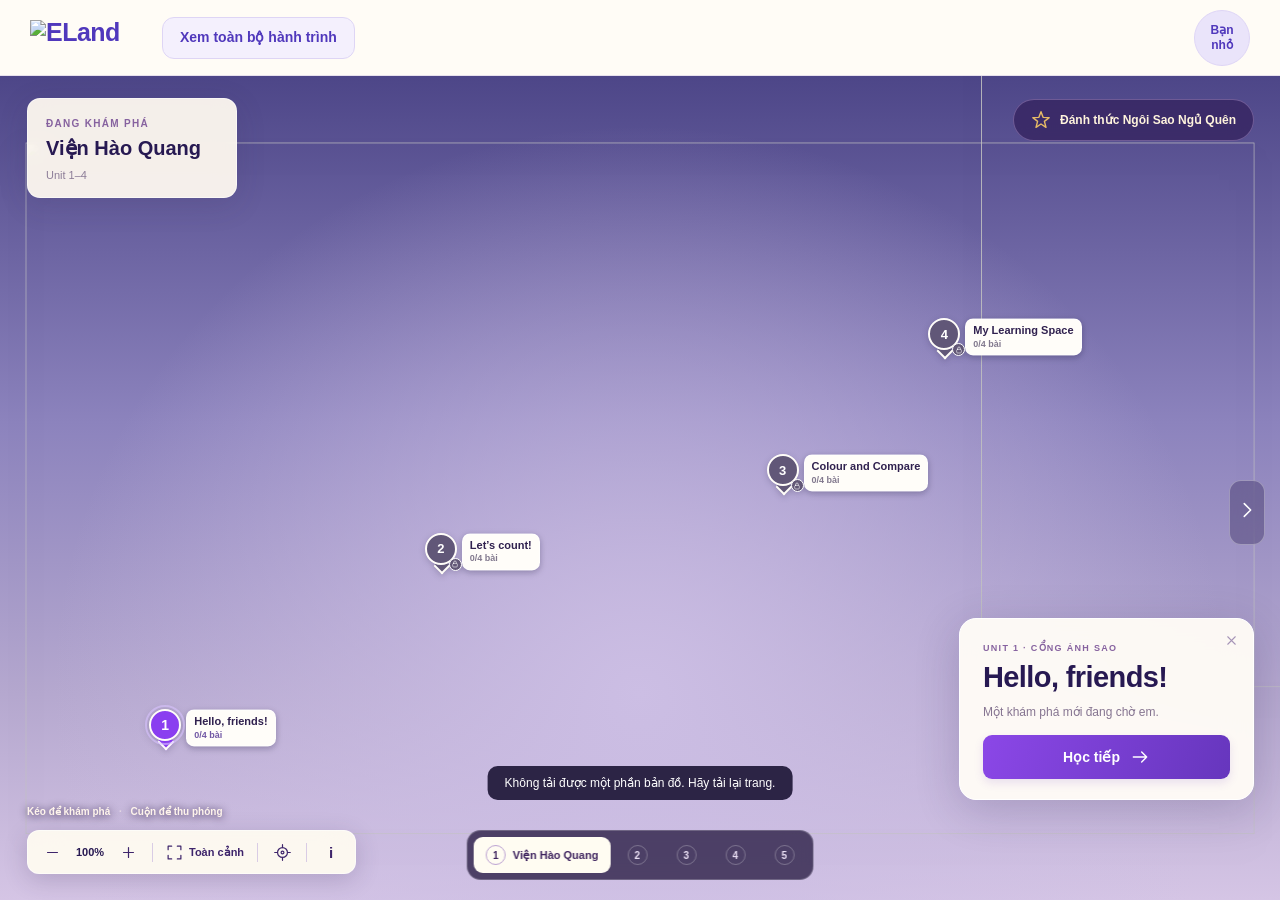
==== maps/06d-map-noi-cau-20-unit.html @ 4f5e05f0 "Add four learning maps and profile" ====
<!doctype html>
<html lang="vi">
<head>
<meta charset="utf-8"><meta name="viewport" content="width=device-width,initial-scale=1,viewport-fit=cover">
<meta http-equiv="Content-Security-Policy" content="default-src 'none'; img-src 'self' data:; font-src 'self' data:; style-src 'unsafe-inline'; script-src 'unsafe-inline'; connect-src 'none'; base-uri 'none'; form-action 'none'">
<title>Học viện Ánh Sao · Hành trình 20 Unit</title>
<style>
@font-face{font-family:Wonder;src:url('../assets/a5906e15ceb68f73d3b2c207.woff2')}@font-face{font-family:Wonder;src:url('../assets/2a755616268a9285541121f1.woff2');unicode-range:U+0102-0103,U+0110-0111,U+0128-0129,U+0168-0169,U+01A0-01A1,U+01AF-01B0,U+0300-0301,U+0303-0304,U+0308-0309,U+0323,U+0329,U+1EA0-1EF9,U+20AB}
*{box-sizing:border-box}html,body{margin:0;height:100%;overflow:hidden}body{font-family:Wonder,'Segoe UI',sans-serif;color:#271952;background:#302757}button,input{font:inherit}button{cursor:pointer;color:inherit}button:disabled{cursor:default;opacity:.4}button:focus-visible,input:focus-visible,.stage:focus-visible{outline:3px solid #f2ce64;outline-offset:4px}button,svg{touch-action:manipulation}svg{width:22px;height:22px;fill:none;stroke:currentColor;stroke-width:1.7;stroke-linecap:round;stroke-linejoin:round;flex-shrink:0}button svg{pointer-events:none}button span{pointer-events:none}[hidden]{display:none!important}.icons{position:absolute;width:0;height:0;overflow:hidden}.sr-only{position:absolute;width:1px;height:1px;overflow:hidden;clip-path:inset(50%)}
.topbar{height:76px;background:#fffcf6;display:flex;align-items:center;justify-content:space-between;padding:0 30px;gap:22px;border-bottom:1px solid #e8e1ed;position:relative;z-index:30}.brand{display:flex;align-items:center;gap:13px}.brand-mark{display:grid;place-items:center;width:45px;height:45px;border-radius:50%;background:#312064;outline:1px solid #6e5995;outline-offset:3px;color:#fff1b1}.brand-mark svg{width:30px;height:30px;stroke-width:1}.brand h1{font-family:Georgia,'Times New Roman',serif;font-size:25px;margin:0 0 3px;font-weight:700;letter-spacing:-.5px}.brand div>span{display:flex;align-items:center;gap:9px;font-size:10px;font-weight:800;letter-spacing:1.8px;color:#857696}.brand i{width:3px;height:3px;background:#a295ab;border-radius:100%}.header-actions{display:flex;align-items:center;gap:22px}.total{display:flex;position:relative;align-items:baseline;gap:3px;padding-bottom:9px;font-size:13px}.total strong{font-size:18px}.total-track{position:absolute;bottom:0;left:0;width:100%;height:3px;background:#e6e0ef;border-radius:3px;overflow:hidden}.total-track i{display:block;height:100%;background:#7b4dc1;width:5%}.avatar{width:39px;height:39px;border-radius:50%;border:1px solid #bcaae0;background:#e5dbf6;color:#5c3b99;font-size:10px;font-weight:900}
.stage{height:calc(100dvh - 76px);height:calc(100vh - 76px);position:relative;overflow:hidden;touch-action:none;isolation:isolate;cursor:grab;background:radial-gradient(ellipse at 50% 75%,#ccbee4 0,transparent 65%),linear-gradient(#4d4688,#8c83bd 42%,#b5a8cf 75%,#d5c5e5)}.stage.dragging{cursor:grabbing}.world{position:absolute;left:0;top:0;transform-origin:0 0;pointer-events:none;will-change:transform}.tile{position:absolute;display:block;max-width:none;width:1672px;height:941px;user-select:none;mask-image:linear-gradient(to right,transparent,#000 40px,#000 calc(100% - 40px),transparent),linear-gradient(to bottom,transparent,#000 15px,#000 calc(100% - 40px),transparent);mask-composite:intersect}.tile.future{filter:saturate(.88) brightness(.91)}.pins,.overview-labels{position:absolute;inset:0;pointer-events:none;z-index:3}.pin{position:absolute;left:0;top:0;width:46px;height:50px;border:0;padding:0;background:none;transform:translate(-50%,-100%);pointer-events:auto;filter:drop-shadow(0 3px 5px #17123677);will-change:left,top}.pin-disc{display:grid;place-items:center;position:absolute;top:0;left:2px;width:42px;height:42px;border:2px solid #fffaf4;border-radius:50%;background:#584e75;color:#fff;font-size:19px;font-weight:900;z-index:1}.pin:after{content:'';position:absolute;width:14px;height:14px;background:#584e75;bottom:5px;left:16px;transform:rotate(45deg);border-right:2px solid #fffaf4;border-bottom:2px solid #fffaf4}.pin.active .pin-disc,.pin.active:after{background:#8a3ef0}.pin.done .pin-disc,.pin.done:after{background:#36ab8b}.pin.done svg{width:23px;height:23px;stroke-width:3}.pin.selected{filter:drop-shadow(0 0 10px #f6e0ff)}.pin.selected .pin-disc{outline:4px solid #d9c4ff66;outline-offset:3px}.pin.active:before{content:'';position:absolute;inset:-9px -9px 0;border-radius:50%;border:1px solid #e6cbff99;animation:breathe 3s ease-in-out infinite}.pin-caption{position:absolute;white-space:nowrap;top:50%;left:51px;padding:5px 10px;border-radius:8px;background:#fffcf5;font-size:11px;font-weight:900;box-shadow:0 3px 14px #30245733;opacity:0;transition:opacity .15s;color:#3f245f;pointer-events:none}.pin:hover .pin-caption,.pin:focus-visible .pin-caption,.pin.active .pin-caption{opacity:1}.pin.locked .pin-disc{background:#615778;font-size:16px}.pin.locked:after{background:#615778}.pin-lock{position:absolute;right:-5px;bottom:9px;width:17px;height:17px;border-radius:50%;border:1px solid #fff;background:#625776;display:grid;place-items:center;z-index:2;color:#fff}.pin-lock svg{width:11px;height:11px;stroke-width:1.7}
.ui{cursor:auto}.location{position:absolute;top:22px;left:27px;background:#fffaf0ef;backdrop-filter:blur(12px);border:1px solid #fff8;border-radius:13px;padding:14px 18px;min-width:210px;box-shadow:0 7px 30px #352d5422;pointer-events:none;z-index:5}.eyebrow{font-size:10px;font-weight:900;letter-spacing:1.3px;color:#86629f;text-transform:uppercase}.location h2{font-family:Georgia,serif;font-size:20px;line-height:1.2;margin:5px 0}.location>span:last-child{font-size:11px;color:#8c7c97}.quest{position:absolute;right:26px;top:23px;display:flex;align-items:center;gap:9px;padding:10px 17px;border:1px solid #d8bbef55;border-radius:24px;background:#33215cbf;backdrop-filter:blur(12px);color:#fff4dd;font-size:12px;font-weight:800;z-index:5}.quest svg{color:#e7bb66;width:20px;height:20px}.edge-nav{position:absolute;top:49%;width:36px;height:65px;border:1px solid #fff5;border-radius:12px;background:#24194b55;backdrop-filter:blur(10px);color:#fff;z-index:5}.edge-nav.prev{left:15px}.edge-nav.next{right:15px}.prev svg{transform:rotate(180deg)}.edge-nav:disabled{opacity:0;pointer-events:none}.unit-card{position:absolute;bottom:100px;right:26px;width:295px;padding:22px 23px 20px;border:1px solid #fff;border-radius:17px;background:#fffcf6f5;box-shadow:0 10px 45px #24194b33;backdrop-filter:blur(15px);z-index:8;cursor:auto}.card-close{position:absolute;right:8px;top:8px;display:grid;place-items:center;width:28px;height:28px;background:none;border:0;color:#a694b7}.card-close svg{width:15px;height:15px}.unit-card>.eyebrow{font-size:9px;display:block;max-width:230px;line-height:1.6}.unit-card h2{font-family:Georgia,'Times New Roman',serif;font-size:29px;letter-spacing:-.6px;margin:7px 0;line-height:1.1}.unit-card p{font-size:12px;color:#867591;line-height:1.6;margin:9px 0 13px}.primary{border:0;background:linear-gradient(110deg,#8b47e7,#6636bd);color:#fff;display:flex;align-items:center;justify-content:center;gap:10px;border-radius:9px;min-height:44px;padding:11px 18px;width:100%;font-weight:800;font-size:14px;box-shadow:0 4px 10px #6a36b322}.primary svg{width:20px;height:20px}.unit-card.locked .primary{background:#ede6f5;color:#593f7c;box-shadow:none}.lesson-progress{display:flex;gap:4px;margin:0 0 14px}.lesson-progress i{height:7px;border-radius:5px;flex:1;background:#e0d2f0}.lesson-progress i.filled{background:#8450d5}.resume{position:absolute;right:26px;bottom:101px;display:flex;align-items:center;gap:9px;border:1px solid #fff8;background:#fffcf0f5;padding:11px 14px;border-radius:12px;font-size:12px;font-weight:900;box-shadow:0 6px 24px #30204e33;z-index:6}.resume svg{width:18px;height:18px}
.zone-nav{position:absolute;left:50%;bottom:20px;transform:translateX(-50%);display:flex;gap:5px;padding:6px;border-radius:14px;background:#22163dbf;backdrop-filter:blur(15px);border:1px solid #fff3;z-index:9}.zone-tab{border:0;color:#eadff4;min-width:39px;min-height:36px;padding:8px 12px;border-radius:9px;background:transparent;font-size:11px;font-weight:800;white-space:nowrap;display:flex;align-items:center;gap:7px}.zone-tab b{display:grid;place-items:center;font-size:10px;font-weight:800;border:1px solid #fff4;border-radius:50%;width:20px;height:20px}.zone-tab[aria-current=true]{background:#fffcf2;color:#3f245f}.zone-tab[aria-current=true] b{border-color:#bda3d3}.zone-tab:not([aria-current=true]) span{display:none}.dock{position:absolute;left:27px;bottom:26px;display:flex;align-items:center;padding:3px 7px;background:#fffcf2ed;border:1px solid #fff8;backdrop-filter:blur(16px);border-radius:12px;box-shadow:0 6px 25px #39275533;z-index:9;gap:0}.dock button{height:36px;min-width:34px;display:flex;align-items:center;justify-content:center;gap:6px;background:none;border:0;border-radius:6px;color:#3e256b}.dock button svg{width:17px;height:17px}.dock button:hover{background:#e8ddf3}.dock button span{font-size:11px;font-weight:900}.dock i{height:19px;width:1px;background:#d9cce5;margin:0 7px}.dock output{font-weight:900;font-size:11px;min-width:42px;text-align:center}.drag-hint{position:absolute;left:27px;bottom:83px;color:#fff5ec;text-shadow:0 1px 8px #27183e;font-size:10px;pointer-events:none;font-weight:700}.drag-hint span{padding:0 6px;opacity:.5}.overview-hint{position:absolute;left:0;right:0;top:13%;text-align:center;pointer-events:none;color:#fff7ef}.overview-hint .eyebrow{color:#e9d4fa}.overview-hint h2{font-family:Georgia,serif;font-size:36px;letter-spacing:-1px;margin:9px 0}.overview-hint p{font-size:12px;opacity:.8}.overview-mode .location,.overview-mode .quest,.overview-mode .edge-nav,.overview-mode .unit-card,.overview-mode .resume{display:none!important}.zone-badge{position:absolute;pointer-events:auto;transform:translate(-50%,-100%);border:1px solid #f9eaff88;background:#fff9f0ee;border-radius:10px;padding:10px 15px;box-shadow:0 5px 25px #30245344;text-align:left;max-width:180px}.zone-badge strong{font-family:Georgia,serif;display:block;font-size:14px;line-height:1.2}.zone-badge span{display:block;font-size:10px;margin-top:4px;color:#876a9c}.toast{position:absolute;bottom:100px;left:50%;transform:translateX(-50%);padding:10px 17px;border-radius:10px;background:#201839ec;color:#fff;font-size:12px;z-index:11;max-width:85%;text-align:center;pointer-events:none}
.overlay{position:fixed;inset:0;z-index:50;display:flex;align-items:center;justify-content:center;padding:22px}.backdrop{position:absolute;inset:0;background:#1a123476;backdrop-filter:blur(8px)}.dialog{position:relative;width:min(570px,100%);max-height:88vh;overflow:auto;background:#fffcf6;border:1px solid #fffd;border-radius:22px;padding:34px;box-shadow:0 25px 100px #100c3477}.dialog>h2{font-family:Georgia,serif;font-size:31px;letter-spacing:-.6px;margin:8px 0 24px}.dialog-close{position:absolute;right:15px;top:15px;display:grid;place-items:center;width:30px;height:30px;background:#f0e9f5;border:0;border-radius:50%}.dialog-close svg{width:17px;height:17px}.dialog p{font-size:13px;line-height:1.8;color:#7c6b8b}.text-button{border:0;background:none;padding:8px 0;text-decoration:underline;color:#7d4eb1;font-size:12px}.story-emblem{display:grid;place-items:center;width:70px;height:70px;margin:0 auto 25px;background:#eee4f5;border-radius:50%;color:#9c7027}.story-emblem svg{width:40px;height:40px;fill:#f7d684;stroke:#9c7027}.dialog.story{text-align:center}.handoff-caption{font-size:11px!important;padding:13px;background:#f1ebf5;border-radius:9px}.loading-message{position:absolute;inset:40%;color:white;text-align:center}
.zone-badge{width:clamp(55px,15vw,180px)}
.brand h1{margin:0}
#atmosphere{position:absolute;inset:0;width:100%;height:100%;display:block;pointer-events:none;max-width:none;fill:none;stroke:none;overflow:hidden}
#world #world-bridges{overflow:hidden}#world .tile.future{filter:drop-shadow(0 18px 24px #35204b33)}
#world-bridge-art{display:none}
#world-background{position:absolute;max-width:none;object-fit:fill;pointer-events:none}#world-bridges{position:absolute;max-width:none;overflow:visible;pointer-events:none;stroke:none;fill:none;flex-shrink:initial}.tile{mask-image:none;filter:drop-shadow(0 18px 24px #35204b33);transform-origin:center}.tile.future{filter:saturate(.9) brightness(.94) drop-shadow(0 18px 24px #35204b33)}
.overview-hint{left:27px;right:auto;top:auto;bottom:87px;text-align:left}.overview-hint h2,.overview-hint p{display:none}.overview-hint .eyebrow{font-size:9px;color:#fff3e8;text-shadow:0 1px 5px #33224e}.overview-mode .drag-hint{display:none}.overview-mode .zone-badge{background:#fffcf1e0;border-color:#fff8;box-shadow:0 3px 15px #37214b33;padding:8px 12px;max-width:172px}.overview-mode .zone-badge strong{font-size:13px}.overview-mode .zone-badge span{font-size:9px}
@media(min-width:651px) and (max-width:850px){.dock{bottom:82px}.unit-card,.resume{bottom:145px}.drag-hint{bottom:137px}.zone-nav{left:20px;right:auto;transform:none}.toast{bottom:146px}}
@keyframes breathe{50%{transform:scale(1.08);opacity:.25}}@media(prefers-reduced-motion:reduce){*,*:before,*:after{animation:none!important;transition:none!important;scroll-behavior:auto!important}}
@media(min-width:1500px){.zone-tab:not([aria-current=true]) span{display:block}.zone-nav{left:auto;right:26px;transform:none}.unit-card{bottom:105px;width:320px}.unit-card h2{font-size:33px}}
@media(max-width:1050px){.zone-nav{left:auto;right:20px;transform:none}.unit-card{right:20px;bottom:93px;width:265px;padding:18px}.zone-tab{padding:7px 9px}.zone-tab span{max-width:145px;overflow:hidden;text-overflow:ellipsis}.dock{left:20px}.location{left:20px}.quest{right:20px;max-width:240px;font-size:11px}.drag-hint{left:20px}}
@media(max-width:650px){.topbar{height:66px;padding:0 17px;gap:8px}.brand{gap:9px}.brand-mark{width:32px;height:32px;outline-offset:2px}.brand-mark svg{width:24px;height:24px}.brand h1{font-size:18px;letter-spacing:-.6px}.brand div>span{font-size:8px;letter-spacing:1px}.brand div>span i,.brand div>span i+span{display:none}.header-actions{gap:11px}.total{font-size:9px;padding-bottom:6px}.total strong{font-size:13px}.avatar{display:none}.stage{height:calc(100dvh - 66px)}.location{left:14px;top:14px;padding:11px 13px;min-width:165px;max-width:66%}.location h2{font-size:17px}.location .eyebrow{font-size:8px}.location>span:last-child{font-size:10px}.quest{top:17px;right:14px;padding:9px;border-radius:50%}.quest>span{display:none}.quest svg{width:20px;height:20px}.edge-nav{width:29px;height:50px;top:44%}.edge-nav.prev{left:7px}.edge-nav.next{right:7px}.unit-card{left:14px;right:14px;bottom:118px;width:auto;padding:16px 18px;max-width:400px}.unit-card h2{font-size:25px;margin:5px 0}.unit-card p{font-size:11px;margin:6px 0 10px}.unit-card .primary{min-height:39px;padding:8px}.lesson-progress{margin-bottom:10px}.zone-nav{left:14px;right:14px;bottom:14px;justify-content:space-between;padding:5px;gap:0;border-radius:11px}.zone-tab{padding:6px;min-width:31px;min-height:30px;gap:5px}.zone-tab span{max-width:122px;font-size:9px}.zone-tab b{width:19px;height:19px}.dock{bottom:66px;left:50%;transform:translateX(-50%);border-radius:9px;padding:2px 5px;white-space:nowrap}.dock button{height:31px;min-width:30px}.dock output{min-width:37px}.dock i{margin:0 5px}.drag-hint{bottom:109px;left:14px;font-size:9px}.card-is-open .drag-hint{display:none}.resume{right:14px;bottom:118px;font-size:11px}.toast{bottom:123px;font-size:11px}.pin{transform:translate(-50%,-100%) scale(.88);transform-origin:bottom center}.overview-hint{top:16%}.overview-hint h2{font-size:27px}.overview-hint .eyebrow{font-size:8px}.zone-badge{max-width:100px;padding:7px 9px}.zone-badge strong{font-size:10px}.zone-badge span{font-size:8px}.dialog{padding:27px 23px}.dialog>h2{font-size:27px}}

</style>
<style>
/* Existing ELand brand assets; no generated substitute wordmark. */
@font-face{font-family:Nunito;font-style:normal;font-weight:400;font-display:swap;src:url('../assets/a5906e15ceb68f73d3b2c207.woff2')}
@font-face{font-family:Nunito;font-style:normal;font-weight:400;font-display:swap;src:url('../assets/2a755616268a9285541121f1.woff2');unicode-range:U+0102-0103,U+0110-0111,U+0128-0129,U+0168-0169,U+01A0-01A1,U+01AF-01B0,U+0300-0301,U+0303-0304,U+0308-0309,U+0323,U+0329,U+1EA0-1EF9,U+20AB}
@font-face{font-family:Nunito;font-style:normal;font-weight:600;font-display:swap;src:url('../assets/45f437de32ff5973eb5616b4.woff2')}
@font-face{font-family:Nunito;font-style:normal;font-weight:600;font-display:swap;src:url('../assets/cf95b95d712b0185f0e61550.woff2');unicode-range:U+0102-0103,U+0110-0111,U+0128-0129,U+0168-0169,U+01A0-01A1,U+01AF-01B0,U+0300-0301,U+0303-0304,U+0308-0309,U+0323,U+0329,U+1EA0-1EF9,U+20AB}
@font-face{font-family:Nunito;font-style:normal;font-weight:800;font-display:swap;src:url('../assets/2363d3ed037283ebb961e8c4.woff2')}
@font-face{font-family:Nunito;font-style:normal;font-weight:800;font-display:swap;src:url('../assets/fac6740eb7a0d5627c287a82.woff2');unicode-range:U+0102-0103,U+0110-0111,U+0128-0129,U+0168-0169,U+01A0-01A1,U+01AF-01B0,U+0300-0301,U+0303-0304,U+0308-0309,U+0323,U+0329,U+1EA0-1EF9,U+20AB}
:root{--eland-purple:#5038BC;--eland-lavender:#EAE4FA;--eland-lime:#D9EF82}
body,.brand h1,.location h2,.unit-card h2,.overview-hint h2,.zone-badge strong,.dialog>h2{font-family:Nunito,'Segoe UI',sans-serif}
.location h2,.unit-card h2,.overview-hint h2,.zone-badge strong,.dialog>h2{font-weight:800}
.brand{gap:0}.brand h1{margin:0;line-height:1}.brand-logo{display:block;width:148px;height:auto;max-width:none;object-fit:contain}
.topbar{color:var(--eland-purple)}.topbar .total-track{background:var(--eland-lavender)}.topbar .total-track i{background:var(--eland-purple)}.topbar .avatar{background:var(--eland-lavender);color:var(--eland-purple);border-color:var(--eland-lavender)}
@media(max-width:650px){.brand-logo{width:116px}}

/* Map banner: brand, whole journey, learner account. */
.topbar{gap:16px}.banner-start{display:flex;align-items:center;gap:28px;min-width:0}.topbar .brand-logo{width:104px}.journey-button{min-height:42px;padding:9px 17px;border:1px solid #ded5f5;border-radius:12px;background:#f4f0fd;color:var(--eland-purple);font-size:14px;font-weight:800;line-height:1.25}.journey-button:hover{background:var(--eland-lavender)}.account{position:relative;flex-shrink:0}.account-trigger{display:flex;align-items:center;justify-content:center;width:56px;height:56px;min-height:56px;padding:6px;border:1px solid #ded5f5;border-radius:50%;background:var(--eland-lavender);color:var(--eland-purple);font-size:12px;font-weight:800}.account-trigger span{max-width:100%;white-space:normal;overflow-wrap:anywhere;line-height:1.2;text-align:center}.account-menu{position:absolute;right:0;top:calc(100% + 10px);width:170px;padding:6px;background:#fffcf6;border:1px solid #e3daf6;border-radius:14px;box-shadow:0 10px 32px #34235b26}.account-menu a,.account-menu button{display:block;width:100%;padding:11px 13px;border:0;border-radius:9px;background:transparent;color:var(--eland-purple);font:800 14px Nunito,'Segoe UI',sans-serif;text-align:left;text-decoration:none;cursor:pointer}.account-menu a:hover,.account-menu button:hover{background:#f1ecfc}.topbar button:focus-visible,.account-menu a:focus-visible{outline:3px solid var(--eland-purple);outline-offset:3px}.dock .map-info{font-size:15px;font-weight:800}
@media(max-width:650px){.topbar{padding:0 12px;gap:8px}.banner-start{gap:10px}.topbar .brand-logo{width:76px}.journey-button{max-width:132px;min-height:40px;padding:7px 10px;font-size:11px}.account-trigger{width:44px;height:44px;min-height:44px;padding:4px;font-size:10px}}
@media(max-width:360px){.topbar{padding:0 10px}.banner-start{gap:8px}.topbar .brand-logo{width:65px}.journey-button{max-width:116px}}

/* Round Unit button with a separate, always-visible name and lesson count. */
.pin{display:block;width:44px;max-width:none;height:44px;min-height:44px;padding:0;border:0;border-radius:50%;background:none;box-shadow:none;filter:drop-shadow(0 2px 3px #17123633);transform:translate(-50%,-100%);text-align:left}
.pin .pin-disc{position:absolute;top:3px;left:6px;width:32px;height:32px;border:2px solid #fffdf9;font-size:14px}
.pin.active:before{display:none}
.pin:after{display:block;top:30px;bottom:auto;left:17px;width:10px;height:10px;border-right:2px solid #fffdf9;border-bottom:2px solid #fffdf9;z-index:0}
.pin.done svg{width:18px;height:18px}
.pin.locked .pin-disc{font-size:13px}
.pin .pin-lock{right:1px;left:auto;bottom:3px;width:13px;height:13px}
.pin .pin-lock svg{width:8px;height:8px}
.pin.selected{filter:drop-shadow(0 2px 3px #17123633);border:0;box-shadow:none}
.pin.selected .pin-disc{outline:2px solid #d9c4ff99;outline-offset:2px}
.pin-copy{position:absolute;top:50%;left:43px;transform:translateY(-50%);display:flex;flex-direction:column;gap:2px;width:max-content;max-width:150px;padding:5px 7px;border:1px solid #ffffffb3;border-radius:8px;background:#fffdf9;box-shadow:0 2px 6px #211a391a;pointer-events:auto}
.pin-name{display:block;white-space:normal;overflow-wrap:normal;font-size:11px;font-weight:800;line-height:1.2;color:#30214f}
.pin-progress{font-size:9px;font-weight:700;line-height:1.1;color:#7259a5;white-space:nowrap}
.pin.done .pin-progress{color:#27866d}
.pin.locked .pin-progress{color:#82798e}
.pin:hover,.pin:focus-visible{z-index:4}
@media(max-width:650px){.pin{transform:translate(-50%,-100%);transform-origin:bottom center}.pin-copy{max-width:132px}}

/* Unit lesson picker: green completed rows and a selection-dependent CTA. */
.dialog.unit-lessons{width:min(460px,100%);padding:28px 26px 24px;border-radius:24px;background:#fff}
.unit-lessons>#dialog-kicker{display:block;text-align:center;color:#7863d0;font-size:10px;letter-spacing:1.2px;font-weight:800;padding:8px 28px 0}
.unit-lessons>#dialog-title{margin:9px 20px 10px;text-align:center;font-size:24px;line-height:1.25}
.unit-lessons .unit-lessons-intro{margin:0 0 20px;text-align:center;font-size:12px;line-height:1.6;color:#80758d}
.unit-lesson-list{display:flex;flex-direction:column;gap:9px}
.unit-lesson{display:flex;align-items:center;gap:12px;width:100%;min-height:58px;padding:10px 12px;border:2px solid transparent;border-radius:13px;background:#f0edfc;color:#5038bc;text-align:left;transition:border-color .15s,box-shadow .15s}
.unit-lesson-number{display:grid;place-items:center;flex-shrink:0;width:31px;height:31px;border-radius:10px;background:#6750d5;color:#fff;font-size:14px;font-weight:800}
.unit-lesson-copy{display:flex;flex-direction:column;gap:3px;min-width:0}
.unit-lesson-label{font-size:11px;font-weight:800;line-height:1.1}
.unit-lesson-name{font-size:13px;font-weight:800;line-height:1.25}
.unit-lesson.is-complete{background:#e6f5ed;color:#21694e}
.unit-lesson.is-complete .unit-lesson-number{background:#309d74}
.unit-lesson-check{display:grid;place-items:center;margin-left:auto;flex-shrink:0;color:#27865f}
.unit-lesson-check svg{width:21px;height:21px;stroke-width:2.8}
.unit-lesson[aria-pressed="true"]{border-color:#7155ce;box-shadow:0 0 0 2px #e8e1fa}
.unit-lesson.is-complete[aria-pressed="true"]{border-color:#309d74;box-shadow:0 0 0 2px #d6eee2}
.unit-lesson:disabled{opacity:.65}
.unit-lessons #unit-lesson-action{width:100%;min-height:46px;margin-top:18px;justify-content:center;background:#5942c8;color:#fff;border:0;border-radius:12px;font-weight:800}
.unit-lessons #unit-lesson-feedback{margin:12px 0 0;text-align:center;color:#665585;font-size:11px}
.unit-lessons #unit-lesson-feedback:empty{display:none}
@media(max-width:650px){.dialog.unit-lessons{padding:23px 18px 20px}.unit-lessons>#dialog-title{font-size:22px}.unit-lesson{min-height:55px}}
@media(prefers-reduced-motion:reduce){.unit-lesson{transition:none}}

</style>
<style>
/* Centered level, full map artwork and one centered discovery action. */
.overlay.journey-overlay{padding:32px}
.journey-overlay .backdrop{background:#21173b52;backdrop-filter:blur(3px)}
.dialog.journey{display:flex;flex-direction:column;width:min(700px,calc(100vw - 64px));max-height:calc(100dvh - 96px);padding:0;background:#fff;border:1px solid #ffffffb3;border-radius:26px;overflow:hidden;box-shadow:0 28px 90px #1b103d4d,0 8px 24px #1b103d24}
.dialog.journey>#dialog-kicker{display:none}
.dialog.journey>#dialog-title{position:relative;flex-shrink:0;margin:0;padding:23px 64px 5px;max-width:none;border:0;background:none;color:#34214f;font-size:24px;font-weight:800;line-height:1.3;letter-spacing:-.5px;text-align:center;box-shadow:none}
.dialog.journey>#dialog-body{display:flex;flex-direction:column;min-height:0}
.journey #journey-world{flex-shrink:0;margin:0;padding:0 48px 18px;color:#7c6b8b;font-size:15px;font-weight:700;line-height:1.4;text-align:center}
.journey .dialog-close{top:20px;right:20px;z-index:4;width:34px;height:34px;border:1px solid #eae3f6;background:#f5f1fc;color:#432d71}
.journey .dialog-close:hover{background:#ece5f8}
.journey-carousel{position:relative;flex:0 1 auto;height:clamp(220px,34dvh,300px);min-height:0}
.journey-picture{position:relative;height:100%;min-width:0;overflow:hidden;background:#e8e1f4;isolation:isolate}
.journey-picture img{display:block;width:100%;height:100%;user-select:none}
.journey-picture .journey-art-backdrop{position:absolute;inset:0;object-fit:cover;filter:blur(20px);transform:scale(1.15);opacity:.78;z-index:-1}
.journey-picture #journey-image{position:relative;object-fit:contain;z-index:0}
.journey-picture-shade{position:absolute;inset:0;pointer-events:none;background:linear-gradient(180deg,#25134412 0,transparent 29%,transparent 78%,#2a174713 100%);z-index:1}
.journey-arrow{position:absolute;top:50%;transform:translateY(-50%);z-index:2;display:grid;place-items:center;width:40px;height:40px;border:1px solid #ffffffb8;border-radius:50%;background:#fffffff0;color:#5038bc;box-shadow:0 4px 16px #2314431f;backdrop-filter:blur(10px);transition:background .15s,box-shadow .15s}
#journey-previous{left:18px}#journey-next{right:18px}
.journey-arrow:hover{background:#fff;box-shadow:0 5px 20px #23144330}.journey-arrow svg{width:18px;height:18px}
#journey-previous svg{transform:rotate(180deg)}
.journey-summary{display:flex;flex-shrink:0;align-items:center;justify-content:center;padding:25px 24px 29px}
.journey #journey-explore{position:relative;display:flex;align-items:center;justify-content:center;text-align:center;width:240px;max-width:100%;min-height:48px;margin:0 auto;padding:9px 44px;border:1px solid #5135bd;border-radius:13px;background:linear-gradient(135deg,#6544d5,#5038bc);box-shadow:0 5px 0 #3e2993,0 8px 18px #5038bc24;font-size:14px;font-weight:800;transition:background .15s,box-shadow .15s,transform .15s}
.journey #journey-explore:hover{background:linear-gradient(135deg,#704ee3,#593fca);box-shadow:0 5px 0 #3e2993,0 10px 24px #5038bc35;transform:translateY(-1px)}
.journey #journey-explore:active{transform:translateY(2px);box-shadow:0 2px 0 #3e2993,0 5px 12px #5038bc24}
.journey-cta-arrow{position:absolute;right:10px;top:50%;transform:translateY(-50%);display:grid;place-items:center;width:29px;height:29px;flex-shrink:0;border:1px solid #ffffff1f;border-radius:9px;background:#ffffff15}
.journey-cta-arrow svg{width:17px;height:17px}
@media(max-width:650px){
 .overlay.journey-overlay{padding:16px}.dialog.journey{width:calc(100vw - 32px);max-height:calc(100dvh - 96px);border-radius:22px}
 .dialog.journey>#dialog-title{padding:20px 48px 5px;font-size:20px;letter-spacing:-.3px}
 .journey #journey-world{padding:0 40px 15px;font-size:14px}
 .journey .dialog-close{top:16px;right:14px;width:30px;height:30px}
 .journey-carousel{height:clamp(205px,32dvh,270px)}.journey-arrow{width:34px;height:34px}#journey-previous{left:11px}#journey-next{right:11px}
 .journey-summary{padding:22px 18px 26px}.journey #journey-explore{width:min(260px,100%);min-height:46px;font-size:13px}
}
@media(max-height:560px){.dialog.journey{max-height:calc(100dvh - 48px)}.dialog.journey>#dialog-title{padding-top:17px;padding-bottom:4px;font-size:20px}.journey #journey-world{padding-bottom:12px;font-size:14px}.journey .dialog-close{top:13px}.journey-carousel{height:160px}.journey-summary{padding-top:18px;padding-bottom:22px}.journey #journey-explore{min-height:43px}}
@media(prefers-reduced-motion:reduce){.journey-arrow,.journey #journey-explore{transition:none}}

</style>
</head>
<body data-onboarding-url="../index.html">
<svg class="icons" aria-hidden="true" xmlns="http://www.w3.org/2000/svg"><defs>
<symbol id="star" viewBox="0 0 24 24"><path d="m12 2 2.5 6.8 7.3.3-5.7 4.6 1.9 7.1-6-4-6 4 1.9-7.1L2.2 9.1l7.3-.3Z"/></symbol>
<symbol id="target" viewBox="0 0 24 24"><circle cx="12" cy="12" r="7"/><circle cx="12" cy="12" r="2"/><path d="M12 1v4m0 14v4M1 12h4m14 0h4"/></symbol>
<symbol id="fit" viewBox="0 0 24 24"><path d="M8 3H3v5m13-5h5v5M3 16v5h5m13-5v5h-5"/></symbol>
<symbol id="plus" viewBox="0 0 24 24"><path d="M12 5v14M5 12h14"/></symbol>
<symbol id="minus" viewBox="0 0 24 24"><path d="M5 12h14"/></symbol>
<symbol id="close" viewBox="0 0 24 24"><path d="m6 6 12 12M6 18 18 6"/></symbol>
<symbol id="arrow" viewBox="0 0 24 24"><path d="M4 12h16m-6-6 6 6-6 6"/></symbol>
<symbol id="check" viewBox="0 0 24 24"><path d="m5 12 4 4L19 6"/></symbol>
<symbol id="lock" viewBox="0 0 24 24"><rect x="5" y="10" width="14" height="11" rx="3"/><path d="M8 10V7a4 4 0 0 1 8 0v3"/></symbol>
<symbol id="chevron" viewBox="0 0 24 24"><path d="m9 5 7 7-7 7"/></symbol>
</defs></svg>
<header class="topbar"><div class="banner-start"><div class="brand"><h1><img class="brand-logo" data-brand-logo="eland-logo" src="../assets/f38871835347383c43292fa0.png" alt="ELand" width="2164" height="727"></h1></div><button id="journey-open" class="journey-button" type="button">Xem toàn bộ hành trình</button></div><div id="account" class="account"><button id="account-open" class="account-trigger" type="button" aria-expanded="false" aria-controls="account-menu"><span id="learner-name">Bạn nhỏ</span></button><nav id="account-menu" class="account-menu" aria-label="Tài khoản" hidden><a id="account-profile" href="./10-tien-do.html?map=pre-a1">Hồ sơ</a><button id="account-logout" type="button">Đăng xuất</button></nav></div></header>
<main id="stage" class="stage" tabindex="0" role="region" aria-label="Bản đồ 20 Unit, kéo để khám phá" aria-describedby="keyboard-help">
<p class="sr-only" id="keyboard-help">Kéo để di chuyển. Dùng hai ngón tay để thu phóng. Phím mũi tên di chuyển, cộng trừ thu phóng, Home xem toàn cảnh, End về Unit đang học. Tab để chọn Unit; Escape đóng bảng.</p>
<svg id="atmosphere" xmlns="http://www.w3.org/2000/svg" aria-hidden="true"></svg>
<div id="world" class="world" aria-hidden="true">
<img id="world-background" data-background="world-background" src="../assets/53a536a0b2a67ec3d0e72b78.webp" alt="" draggable="false" hidden>
<img class="tile" data-image="observatory" src="../assets/7dfa2fa6051248d9371d67c1.png" width="1672" height="941" alt="" draggable="false">
<img class="tile" data-image="workshop" src="../assets/c22ff2735fd669d5579e6b27.png" width="1672" height="941" alt="" draggable="false">
<img class="tile" data-image="library" src="../assets/da844d58ee41f9e33cac6d28.png" width="1672" height="941" alt="" draggable="false">
<img class="tile" data-image="academy" src="../assets/0102cc49b30898b211f75306.png" width="1672" height="941" alt="" draggable="false">
<img class="tile" data-image="greenhouse" src="../assets/0ee50c1f8bd67ac422c48d99.png" width="1672" height="941" alt="" draggable="false">
<svg id="world-bridges" xmlns="http://www.w3.org/2000/svg" aria-hidden="true"></svg>
<img class="junction-source" data-junction="4-5" src="../assets/3974134eef769166c6aeafd6.webp" alt="" hidden>
<img class="junction-source" data-junction="8-9" src="../assets/001cbe80ee84b5beb18f6adf.webp" alt="" hidden>
<img class="junction-source" data-junction="12-13" src="../assets/f71a3b63091d3e625216841e.webp" alt="" hidden>
<img class="junction-source" data-junction="16-17" src="../assets/8af1ed07967f77e16b5e0a68.webp" alt="" hidden>
</div>
<div id="pins" class="pins"></div><div id="overview-labels" class="overview-labels"></div>
<div class="location ui"><span id="location-status" class="eyebrow">ĐANG KHÁM PHÁ</span><h2 id="location-name">Viện Hào Quang</h2><span id="location-count">Unit 1–4</span></div>
<button id="story-open" class="quest ui" type="button"><svg><use href="#star"/></svg><span>Đánh thức Ngôi Sao Ngủ Quên</span></button>
<div id="overview-hint" class="overview-hint ui" hidden><span class="eyebrow">MỘT HỌC VIỆN · NĂM MIỀN KHÁM PHÁ</span><h2>Hành trình của em</h2><p>Chọn một khu để đến gần hơn.</p></div>
<button id="previous-zone" class="edge-nav prev ui" type="button" aria-label="Đến khu trước"><svg><use href="#chevron"/></svg></button>
<button id="next-zone" class="edge-nav next ui" type="button" aria-label="Đến khu tiếp theo"><svg><use href="#chevron"/></svg></button>
<aside id="unit-card" class="unit-card ui" aria-label="Unit đã chọn"><button id="card-close" class="card-close" type="button" aria-label="Thu gọn thẻ Unit"><svg><use href="#close"/></svg></button><span id="card-kicker" class="eyebrow"></span><h2 id="card-title"></h2><p id="card-copy"></p><div id="lesson-progress" class="lesson-progress" aria-label="Tiến độ bài học"></div><button id="card-action" class="primary" type="button"></button></aside>
<button id="resume" type="button" class="resume ui" hidden><svg><use href="#target"/></svg><span>Về bài đang học</span></button>
<nav id="zone-nav" class="zone-nav ui" aria-label="Các khu trong học viện"></nav>
<nav class="dock ui" aria-label="Điều khiển bản đồ"><button id="zoom-out" type="button" aria-label="Thu nhỏ"><svg><use href="#minus"/></svg></button><output id="zoom-value">100%</output><button id="zoom-in" type="button" aria-label="Phóng to"><svg><use href="#plus"/></svg></button><i></i><button id="fit-map" type="button"><svg><use href="#fit"/></svg><span>Toàn cảnh</span></button><i></i><button id="locate-current" type="button" aria-label="Về Unit đang học"><svg><use href="#target"/></svg></button><i></i><button id="about-open" class="map-info" type="button" aria-label="Cách dùng bản đồ">i</button></nav>
<span id="drag-hint" class="drag-hint">Kéo để khám phá <span>·</span> Cuộn để thu phóng</span>
<div id="toast" class="toast ui" role="status" aria-live="polite" hidden></div>
</main>
<div id="overlay" class="overlay" hidden><div id="backdrop" class="backdrop"></div><section id="dialog" class="dialog" role="dialog" aria-modal="true" aria-labelledby="dialog-title" tabindex="-1"><button id="dialog-close" type="button" class="dialog-close" aria-label="Đóng"><svg><use href="#close"/></svg></button><span id="dialog-kicker" class="eyebrow"></span><h2 id="dialog-title"></h2><div id="dialog-body"></div></section></div>
<script>
(function(root){
  'use strict';
  const clamp=(n,a,b)=>Math.min(b,Math.max(a,n));
  const number=(n,fallback)=>Number.isFinite(Number(n))?Number(n):fallback;
  function createModel(){
    const names=['Cổng Ánh Sao · Viện Hào Quang','Thư Viện Ngân Hà','Nhà Kính Kỳ Diệu','Xưởng Kỳ Tích','Đài Thiên Văn'];
    const ids=['academy','library','greenhouse','workshop','observatory'];
    const hints=['Một tia hào quang hé lộ con đường vào học viện.','Giữa những trang sách, một bí mật đang chờ được tìm thấy.','Qua những tán lá, sự sống mang một nguồn sáng mới.','Những ý tưởng nhỏ đang trở thành điều kỳ diệu.','Ngôi sao trên đỉnh học viện đang chờ em.'];
    const anchors=[
      [[190,827],[565,587],[1030,480],[1250,295]],
      [[558,265],[987,300],[1256,528],[1178,796]],
      [[413,735],[585,506],[1034,405],[1340,253]],
      [[420,263],[513,596],[1020,510],[1315,745]],
      [[461,716],[578,422],[1072,537],[1357,286]]
    ];
    const entry=[null,[230,250],[110,760],[50,195],[40,735]];
    const exit=[[1430,270],[1470,790],[1580,195],[1630,780],null];
    const layout=[[0,1450,false],[1300,1250,false],[2800,1450,false],[2700,650,true],[800,0,true]];
    const labels=[[650,1510],[2100,1210],[3620,1410],[3520,610],[1640,-20]];
    const titles=['Hello, friends!','Let’s count!','Colour and Compare','My Learning Space','Listen and Do!'];
    const districts=[];
    for(let i=0;i<5;i++){
      districts.push({id:ids[i],index:i,name:names[i],hint:hints[i],x:layout[i][0],y:layout[i][1],flip:layout[i][2],label:labels[i],width:1672,height:941,entry:entry[i],exit:exit[i],first:i*4+1,last:i*4+4,image:'assets/'+ids[i]+'-cutout.png'});
    }
    const units=districts.flatMap((d,i)=>anchors[i].map((p,j)=>({id:i*4+j+1,title:titles[i*4+j]||'Unit '+(i*4+j+1),hasTitle:i*4+j<5,district:i,x:d.x+(d.flip?1672-p[0]:p[0]),y:d.y+p[1]})));
    const dock=(d,p)=>[d.x+(d.flip?1672-p[0]:p[0]),d.y+p[1]];
    const bends=[[[1430,1590]],[[2860,2120]],[[4650,1540],[4660,1240],[4520,1010]],[[2800,1200],[2550,1100],[2370,900]]];
    const junctionRects=[[1100,1325,880,660],[2400,1840,1000,750],[3850,550,1050,1575],[2050,500,1200,1200]];
    const connections=districts.slice(0,4).map((d,i)=>({from:i,to:i+1,id:(i*4+4)+'-'+(i*4+5),patchRect:junctionRects[i],points:[dock(d,d.exit),...bends[i],dock(districts[i+1],districts[i+1].entry)],stairs:i>=2}));
    return {districts,units,connections,bounds:{x:-140,y:-100,width:4910,height:2600}};
  }
  function createState(saved={}){
    const s={completed:clamp(Math.floor(number(saved.completed,0)),0,20),selected:2};
    Object.defineProperty(s,'active',{get:()=>Math.min(20,s.completed+1)});
    s.selected=clamp(Math.floor(number(saved.selected,s.active)),1,20);
    if(!Number.isFinite(Number(saved.selected))||Number(saved.selected)<1||Number(saved.selected)>20)s.selected=s.active;
    s.status=id=>id<=s.completed?'done':id===s.active?'active':'locked';
    s.launch=id=>s.status(id)==='locked'?null:{unitId:id,mode:s.status(id)==='done'?'review':'continue',prototype:true};
    return s;
  }
  function makeCamera(width,height,bounds){
    const c={width:Math.max(1,width),height:Math.max(1,height),bounds,x:0,y:0,scale:.7,max:1.8};
    Object.defineProperty(c,'min',{get:()=>Math.max(.001,Math.min(Math.max(1,c.width-24)/bounds.width,Math.max(1,c.height-24)/bounds.height))});
    c.constrain=()=>{
      c.scale=clamp(number(c.scale,c.min),c.min,c.max);
      const scaledW=bounds.width*c.scale,scaledH=bounds.height*c.scale;
      const limit=(v,lo,size,span)=>span<=size?(size-span)/2-lo*c.scale:clamp(v,size-(lo*c.scale+span)-60,-lo*c.scale+60);
      c.x=limit(c.x,bounds.x,c.width,scaledW);c.y=limit(c.y,bounds.y,c.height,scaledH);return c;
    };
    c.toWorld=(x,y)=>({x:(x-c.x)/c.scale,y:(y-c.y)/c.scale});
    c.focus=(x,y,scale)=>{c.scale=clamp(number(scale,.7),c.min,c.max);c.x=c.width*.5-x*c.scale;c.y=c.height*.5-y*c.scale;return c.constrain();};
    c.fitWorld=()=>c.focus(bounds.x+bounds.width/2,bounds.y+bounds.height/2,c.min);
    c.zoomAt=(scale,x,y)=>{const w=c.toWorld(x,y);c.scale=clamp(number(scale,scale===Infinity?c.max:c.min),c.min,c.max);c.x=x-w.x*c.scale;c.y=y-w.y*c.scale;return c.constrain();};
    c.pan=(dx,dy)=>{c.x+=number(dx,0);c.y+=number(dy,0);return c.constrain();};
    c.resize=(w,h)=>{const p=c.toWorld(c.width/2,c.height/2),wasFit=Math.abs(c.scale-c.min)<.001;c.width=Math.max(1,w);c.height=Math.max(1,h);return wasFit?c.fitWorld():c.focus(p.x,p.y,c.scale);};
    return c.constrain();
  }
  const API={createModel,createState,makeCamera,clamp};
  if(typeof module!=='undefined'&&module.exports)module.exports=API;else root.WonderlandModel=API;
})(typeof window==='undefined'?globalThis:window);

</script><script>
(function(root){
 'use strict';
 // Native world geometry: solid paving, masonry below the deck, rails and supports.
 // These are physical bridges between cutout docks, not route lines laid over sky.
 function path(points){return points.map((p,i)=>(i?'L':'M')+p.join(' ')).join(' ');}
 function side(points,offset){return points.map((p,i)=>{
   const a=points[Math.max(0,i-1)],b=points[Math.min(points.length-1,i+1)],dx=b[0]-a[0],dy=b[1]-a[1],len=Math.hypot(dx,dy)||1;
   return [p[0]-dy/len*offset,p[1]+dx/len*offset];
 });}
 function renderBridges(connections){
  const defs=`<defs><linearGradient id="bridge-side" x2="0" y2="1"><stop stop-color="#ac87aa"/><stop offset="1" stop-color="#4c416f"/></linearGradient><linearGradient id="bridge-top" x2="0" y2="1"><stop stop-color="#f9dfb9"/><stop offset="1" stop-color="#c49d9e"/></linearGradient><linearGradient id="bridge-pier" x2="1" y2="0"><stop stop-color="#514568"/><stop offset=".55" stop-color="#9780a1"/><stop offset="1" stop-color="#5a466e"/></linearGradient><filter id="bridge-shadow" x="-.4" y="-.4" width="1.8" height="2"><feDropShadow dx="4" dy="10" stdDeviation="6" flood-color="#211b46" flood-opacity=".35"/></filter></defs>`;
  return defs+connections.map((edge,index)=>{
    const pts=edge.points,d=path(pts),left=side(pts,34),right=side(pts,-34);
    const supports=pts.slice(1,-1).map((p,i)=>`<path d="M${p[0]-23} ${p[1]+21}L${p[0]+22} ${p[1]+21}L${p[0]+17} ${p[1]+180}L${p[0]-19} ${p[1]+194}Z" fill="url(#bridge-pier)"/><path d="M${p[0]-23} ${p[1]+30}h45m-42 24h40m-39 25h39m-38 25h37" stroke="#473b64" stroke-opacity=".3" stroke-width="2"/>`).join('');
    const posts=[];
    for(let i=0;i<pts.length-1;i++){
      const a=pts[i],b=pts[i+1],count=Math.max(1,Math.ceil(Math.hypot(b[0]-a[0],b[1]-a[1])/82));
      for(let j=0;j<count;j++){
        const t=j/count,p=[a[0]+(b[0]-a[0])*t,a[1]+(b[1]-a[1])*t],v=side([a,p,b],34)[1],w=side([a,p,b],-34)[1];
        for(const q of [v,w])posts.push(`<path d="M${q[0]-5} ${q[1]+6}v-34h10v34Z" fill="#d4b1b3" stroke="#78617e" stroke-width="1.5"/><path d="M${q[0]-8} ${q[1]-28}h16v5h-16Z" fill="#f7d9b9"/>`);
        if(j%3===0)posts.push(`<path d="M${v[0]} ${v[1]-27}v-13" stroke="#9a703c" stroke-width="3"/><path d="M${v[0]-4} ${v[1]-40}l4-9 4 9-4 5Z" fill="#ffe4a0" stroke="#c3904c" stroke-width="1.5"/>`);
      }
    }
    return `<g class="physical-bridge" data-connection="${index}" filter="url(#bridge-shadow)">${supports}<path d="${d}" transform="translate(0 25)" fill="none" stroke="url(#bridge-side)" stroke-width="73" stroke-linejoin="round"/><path d="${d}" fill="none" stroke="#957b98" stroke-width="75" stroke-linejoin="round"/><path d="${d}" fill="none" stroke="url(#bridge-top)" stroke-width="67" stroke-linejoin="round"/><path d="${d}" fill="none" stroke="#a88a98" stroke-width="67" stroke-dasharray="${edge.stairs?'2 14':'1.5 25'}" opacity=".55"/><path d="${path(left)}" transform="translate(0 -17)" fill="none" stroke="#8c7089" stroke-width="8" stroke-linejoin="round"/><path d="${path(right)}" transform="translate(0 -17)" fill="none" stroke="#8c7089" stroke-width="8" stroke-linejoin="round"/><path d="${path(left)}" transform="translate(0 -20)" fill="none" stroke="#eed0b1" stroke-width="5" stroke-linejoin="round"/><path d="${path(right)}" transform="translate(0 -20)" fill="none" stroke="#eed0b1" stroke-width="5" stroke-linejoin="round"/>${posts.join('')}</g>`;
  }).join('');
 }
 function renderPaintedBridges(bounds,uri){
  // Calibrate each disconnected painted bridge to the original native geometry.
  // Rows: source RGBA alpha bounds -> guide RGBA alpha bounds, measured at alpha100.
  const pieces=[
    {s:[515,518,600,676],t:[587,597,651,723]},
    {s:[1002,700,1102,860],t:[1107,802,1185,927]},
    {s:[1541,272,1719,643],t:[1707,345,1860,704]},
    {s:[854,243,1058,549],t:[950,309,1144,601]}
  ];
  let defs=`<defs><image id="painted-bridge-source" href="${uri}" width="1723" height="913"/>`;
  let groups='';
  pieces.forEach((p,i)=>{
    const [sx,sy,ex,ey]=p.s,[tx,ty,ux,uy]=p.t,kx=(ux-tx)/(ex-sx),ky=(uy-ty)/(ey-sy);
    defs+=`<clipPath id="bridge-piece-${i}" clipPathUnits="userSpaceOnUse"><rect x="${sx-4}" y="${sy-4}" width="${ex-sx+9}" height="${ey-sy+9}"/></clipPath>`;
    groups+=`<g class="physical-bridge" data-connection="${i}" transform="translate(${tx} ${ty}) scale(${kx} ${ky}) translate(${-sx} ${-sy})"><g clip-path="url(#bridge-piece-${i})"><use href="#painted-bridge-source"/></g></g>`;
  });
  return defs+`</defs><g transform="translate(${bounds.x} ${bounds.y}) scale(${bounds.width/1888} ${bounds.height/1000})">${groups}</g>`;
 }
 function renderJunctionPatches(connections,uris){
  return connections.map((edge,i)=>{
   const [x,y,w,h]=edge.patchRect,first=edge.points[0],last=edge.points.at(-1),padding=i===3?170:155;
   return `<defs><filter id="junction-feather-${i}" filterUnits="userSpaceOnUse" x="${x}" y="${y}" width="${w}" height="${h}"><feGaussianBlur stdDeviation="12"/></filter><mask id="junction-mask-${i}" maskUnits="userSpaceOnUse" x="${x}" y="${y}" width="${w}" height="${h}"><g filter="url(#junction-feather-${i})" fill="white"><path d="${path(edge.points)}" stroke="white" stroke-width="${padding*2}" stroke-linejoin="round" fill="none"/><circle cx="${first[0]}" cy="${first[1]}" r="${padding}"/><circle cx="${last[0]}" cy="${last[1]}" r="${padding}"/></g></mask></defs><g class="physical-bridge contextual-junction" data-connection="${i}"><image href="${uris[edge.id]}" x="${x}" y="${y}" width="${w}" height="${h}" preserveAspectRatio="none" mask="url(#junction-mask-${i})"/></g>`;
  }).join('');
 }
 root.WonderlandLandscape={renderBridges,renderPaintedBridges,renderJunctionPatches};
})(typeof window==='undefined'?globalThis:window);

</script><script>
(function(root){
 'use strict';
 function getSlices(c,b){
  const p=(id,dx,dy,dw,dh,source,flipX=false,flipY=false)=>({id,x:dx,y:dy,width:dw,height:dh,source,flipX,flipY});
  return [
   p('cover',0,0,c.width,c.height,[0,0,b.width,b.height])
  ];
 }
 function markup(c,b,uri){
  return `<defs><image id="sky-texture" href="${uri}" width="${b.width}" height="${b.height}" preserveAspectRatio="none"/></defs>`+getSlices(c,b).map(p=>{
   return `<svg data-sky-slice="${p.id}" x="${p.x}" y="${p.y}" width="${p.width}" height="${p.height}" style="width:${p.width}px;height:${p.height}px" viewBox="${p.source.join(' ')}" preserveAspectRatio="xMidYMid slice" overflow="hidden"><use href="#sky-texture"/></svg>`;
  }).join('');
 }
 function update(nodes,c,b){
  const pieces=getSlices(c,b);
  nodes.forEach((el,i)=>{const p=pieces[i];
   el.setAttribute('x',p.x);el.setAttribute('y',p.y);el.setAttribute('width',p.width);el.setAttribute('height',p.height);
   el.style.width=p.width+'px';el.style.height=p.height+'px';
  });
 }
 const API={getSlices,markup,update};
 if(typeof module!=='undefined'&&module.exports)module.exports=API;else root.WonderlandAtmosphere=API;
})(typeof window==='undefined'?globalThis:window);

</script><script>
(()=>{
  'use strict';
  // Vietnamese names describe the product journey; they are not certification claims.
  const catalog=[
    {id:'pre-a1',level:'Pre A1',name:'Cơ bản',world:'Học viện Ánh Sao',preview:'../assets/332f15d0e32059ea7824ee6c.webp',file:'06d-map-noi-cau-20-unit.html'},
    {id:'a1',level:'A1',name:'Nền tảng',world:'Rừng Thì Thầm',preview:'../assets/6a442fae08bcb59130230ed0.webp',file:'07-map-a1-rung-thi-tham-30-unit.html'},
    {id:'pre-a2',level:'Pre A2',name:'Mở rộng',world:'Vương quốc Núi Pha Lê',preview:'../assets/7d27798280c15c83209a337c.webp',file:'08-map-prea2-vuong-quoc-pha-le-20-unit.html'},
    {id:'a2',level:'A2',name:'Tự tin',world:'Thành phố Phiêu Lưu',preview:'../assets/d07870a1dd560beb6b6e40a4.webp',file:'09-map-a2-thanh-pho-phieu-luu-30-unit.html'}
  ];
  const $=s=>document.querySelector(s);
  let options,index=0;
  function active(){return options&&!$('#overlay').hidden&&$('#dialog').classList.contains('journey');}
  function update(next){
    index=(next+catalog.length)%catalog.length;const item=catalog[index];
    $('#dialog-title').textContent=item.level+' · '+item.name;
    $('#journey-world').textContent=item.world;
    $('#journey-image').setAttribute('src',item.preview);
    $('#journey-image-backdrop').setAttribute('src',item.preview);
    $('#journey-image').setAttribute('alt','Toàn cảnh '+item.world);
    $('#journey-announcement').textContent=item.level+' · '+item.name+' — '+item.world;
  }
  function explore(){
    const item=catalog[index],flow=options.flow==='signup'?'signup':'survey';
    const proceed=window.dispatchEvent(new CustomEvent('wonderland:open-map',{cancelable:true,detail:{level:item.level,levelId:item.id,mode:'explore',flow,prototype:true}}));
    if(proceed===false)return;
    if(item.id===options.current){options.closeDialog();options.fitCurrent();return;}
    window.location.assign(item.file+'?flow='+flow+'#toan-canh');
  }
  function open(config){
    options=config;index=Math.max(0,catalog.findIndex(item=>item.id===config.current));
    config.openDialog('journey','','',`<p id="journey-world"></p><div class="journey-carousel" role="group" aria-roledescription="carousel" aria-label="Bốn thế giới tiếng Anh">
  <div class="journey-picture"><img id="journey-image-backdrop" class="journey-art-backdrop" alt="" aria-hidden="true" draggable="false"><img id="journey-image" width="1024" height="768" alt="" draggable="false"><div class="journey-picture-shade" aria-hidden="true"></div></div>
  <button id="journey-previous" type="button" class="journey-arrow" aria-label="Xem level trước"><svg aria-hidden="true"><use href="#chevron"/></svg></button>
  <button id="journey-next" type="button" class="journey-arrow" aria-label="Xem level tiếp theo"><svg aria-hidden="true"><use href="#chevron"/></svg></button>
</div>
<div class="journey-summary"><button id="journey-explore" type="button" class="primary">Khám phá ngay <span class="journey-cta-arrow" aria-hidden="true"><svg><use href="#arrow"/></svg></span></button></div>
<p id="journey-announcement" class="sr-only" aria-live="polite" aria-atomic="true"></p>`);
    $('#journey-previous').addEventListener('click',()=>update(index-1));
    $('#journey-next').addEventListener('click',()=>update(index+1));
    $('#journey-explore').addEventListener('click',explore);
    update(index);
  }
  document.addEventListener('keydown',e=>{if(!active()||e.altKey||e.ctrlKey||e.metaKey)return;if(e.key==='ArrowLeft'||e.key==='ArrowRight'){e.preventDefault();update(index+(e.key==='ArrowLeft'?-1:1));}});
  window.WonderlandJourney={open};
})();

</script><script>
(()=>{
  'use strict';
  const $=s=>document.querySelector(s),$$=s=>Array.from(document.querySelectorAll(s));
  const {createModel,createState,makeCamera,clamp}=window.WonderlandModel;
  const model=createModel(),stage=$('#stage'),world=$('#world'),storageKey='wonderland-map-20-unit-demo-v2';
  let saved={};try{const value=JSON.parse(localStorage.getItem(storageKey)||'{}');if(value&&typeof value==='object')saved=value;}catch{}
  const state=createState(saved),rect=stage.getBoundingClientRect(),camera=makeCamera(rect.width,rect.height,model.bounds);
  let zone=Math.floor((state.active-1)/4),overview=false,cardOpen=true,suppressUntil=0,toastTimer,restoreFocus=null;
  const pointers=new Map();let gesture=null;
  const icon=id=>`<svg aria-hidden="true"><use href="#${id}"/></svg>`;
  const escape=s=>String(s).replace(/[&<>"']/g,c=>({'&':'&amp;','<':'&lt;','>':'&gt;','"':'&quot;',"'":'&#39;'}[c]));
  const save=()=>{try{localStorage.setItem(storageKey,JSON.stringify({completed:state.completed,selected:state.selected}));}catch{}};
  const unit=id=>model.units[clamp(Number(id),1,20)-1];
  const normalScale=()=>camera.width<650?Math.min(.85,Math.max(.58,camera.height/1000)):Math.min(1.12,camera.width*.96/1672,camera.height*.96/941);
  function toast(copy){$('#toast').textContent=copy;$('#toast').hidden=false;clearTimeout(toastTimer);toastTimer=setTimeout(()=>{$('#toast').hidden=true},2800);}
  model.districts.forEach(d=>{
    const img=$(`[data-image="${d.id}"]`);img.style.left=d.x+'px';img.style.top=d.y+'px';img.style.transform=d.flip?'scaleX(-1)':'none';
    img.addEventListener('error',()=>toast('Không tải được một phần bản đồ. Hãy tải lại trang.'));
    const tab=document.createElement('button');tab.type='button';tab.className='zone-tab';tab.dataset.zone=d.index;tab.setAttribute('aria-label',d.name+`, Unit ${d.first}–${d.last}`);tab.innerHTML=`<b>${d.index+1}</b><span>${escape(d.index===0?'Viện Hào Quang':d.name)}</span>`;$('#zone-nav').append(tab);
    const badge=document.createElement('button');badge.type='button';badge.className='zone-badge';badge.dataset.zone=d.index;badge.innerHTML=`<strong>${escape(d.index===0?'Viện Hào Quang':d.name)}</strong><span>Unit ${d.first}–${d.last}</span>`;$('#overview-labels').append(badge);
  });
  const background=$('#world-background'),bridges=$('#world-bridges');
  for(const el of [background,bridges]){el.style.left=model.bounds.x+'px';el.style.top=model.bounds.y+'px';el.style.width=model.bounds.width+'px';el.style.height=model.bounds.height+'px';}
  bridges.setAttribute('viewBox',`${model.bounds.x} ${model.bounds.y} ${model.bounds.width} ${model.bounds.height}`);
  bridges.innerHTML=window.WonderlandLandscape.renderJunctionPatches(model.connections,Object.fromEntries($$('.junction-source').map(img=>[img.dataset.junction,img.getAttribute('src')])));
  const atmosphere=$('#atmosphere');
  atmosphere.innerHTML=window.WonderlandAtmosphere.markup(camera,model.bounds,background.getAttribute('src'));
  const skyNodes=Array.from(atmosphere.querySelectorAll('[data-sky-slice]'));
  model.units.forEach(u=>{
    const pin=document.createElement('button');pin.type='button';pin.className='pin';pin.dataset.unit=u.id;$('#pins').append(pin);
  });
  const pinNodes=$$('.pin'),badgeNodes=$$('.zone-badge'),tabNodes=$$('.zone-tab');
  const learnedLessons=u=>state.status(u.id)==='done'?4:state.status(u.id)==='active'&&u.id===2&&state.completed===1?3:0;
  function updateContent(){
    for(const pin of pinNodes){
      const u=unit(pin.dataset.unit),status=state.status(u.id);pin.className=`pin ${status}${state.selected===u.id?' selected':''}`;
      const learned=learnedLessons(u);
      pin.innerHTML=`<span class="pin-disc">${status==='done'?icon('check'):u.id}</span>${status==='locked'?'<span class="pin-lock">'+icon('lock')+'</span>':''}<span class="pin-copy"><span class="pin-name">${escape(u.title)}</span><span class="pin-progress">${learned}/4 bài</span></span>`;
      pin.setAttribute('title',u.title+' — '+learned+'/4 bài');
      pin.setAttribute('aria-label',`Unit ${u.id}: ${u.title}, ${learned}/4 bài, ${status==='done'?'đã hoàn thành':status==='active'?'đang học':'chưa mở'}`);
      if(status==='active')pin.setAttribute('aria-current','step');else pin.removeAttribute('aria-current');
    }
    model.districts.forEach(d=>$(`[data-image="${d.id}"]`).classList.toggle('future',d.first>state.active));
    updateCard();render();
  }
  function updateCard(){
    const u=unit(state.selected),d=model.districts[u.district],status=state.status(u.id),card=$('#unit-card');
    card.classList.toggle('locked',status==='locked');
    $('#card-kicker').textContent=`UNIT ${u.id} · ${u.id===1?'CỔNG ÁNH SAO':u.district===0?'VIỆN HÀO QUANG':d.name}`;
    $('#card-title').textContent=u.title;
    $('#card-copy').textContent=status==='locked'?`Hoàn thành Unit ${u.id-1} để mở địa điểm này.`:status==='done'?'Em đã khám phá địa điểm này. Cùng ôn lại nhé!':u.id===2&&state.completed===1?'3/4 bài đã hoàn thành':'Một khám phá mới đang chờ em.';
    $('#lesson-progress').hidden=!(u.id===2&&state.completed===1);
    $('#lesson-progress').innerHTML=Array.from({length:4},(_,i)=>`<i class="${i<3?'filled':''}"></i>`).join('');
    $('#card-action').innerHTML=status==='locked'?`${icon('target')} Về bài đang học`:status==='done'?`Ôn lại ${icon('arrow')}`:`Học tiếp ${icon('arrow')}`;
    card.hidden=!cardOpen||overview;
    stage.classList.toggle('card-is-open',cardOpen&&!overview);
    $('#resume').hidden=cardOpen||overview;
  }
  function setCard(open){cardOpen=open;updateCard();}
  function inferZone(){const center=camera.toWorld(camera.width/2,camera.height/2);return model.districts.reduce((best,d)=>Math.hypot(center.x-d.x-836,center.y-d.y-470)<Math.hypot(center.x-best.x-836,center.y-best.y-470)?d:best,model.districts[0]).index;}
  function render(){
    atmosphere.setAttribute('viewBox',`0 0 ${camera.width} ${camera.height}`);
    window.WonderlandAtmosphere.update(skyNodes,camera,model.bounds);
    world.style.transform=`translate(${camera.x}px,${camera.y}px) scale(${camera.scale})`;
    if(!overview)zone=inferZone();
    stage.classList.toggle('overview-mode',overview);$('#pins').hidden=overview;$('#overview-labels').hidden=!overview;$('#overview-hint').hidden=!overview;
    const d=model.districts[zone];$('#location-name').textContent=d.index===0?'Viện Hào Quang':d.name;
    $('#location-count').textContent=`Unit ${d.first}–${d.last}`;$('#location-status').textContent=d.first>state.active?'VÙNG ĐẤT PHÍA TRƯỚC':'ĐANG KHÁM PHÁ';
    for(const pin of pinNodes){const u=unit(pin.dataset.unit),x=u.x*camera.scale+camera.x,y=u.y*camera.scale+camera.y;pin.style.left=x+'px';pin.style.top=y+'px';pin.hidden=overview||x<-70||x>camera.width+70||y<0||y>camera.height+70;}
    for(const badge of badgeNodes){const z=model.districts[Number(badge.dataset.zone)];badge.style.left=(z.label[0]*camera.scale+camera.x)+'px';badge.style.top=(z.label[1]*camera.scale+camera.y)+'px';}
    for(const tab of tabNodes){const isCurrent=Number(tab.dataset.zone)===zone&&!overview;tab.setAttribute('aria-current',String(isCurrent));}
    $('#previous-zone').disabled=zone===0;$('#next-zone').disabled=zone===4;
    $('#zoom-value').textContent=Math.round(camera.scale/normalScale()*100)+'%';
    $('#zoom-out').disabled=camera.scale<=camera.min+.001;$('#zoom-in').disabled=camera.scale>=camera.max-.001;
    $('#unit-card').hidden=!cardOpen||overview;$('#resume').hidden=cardOpen||overview;stage.classList.toggle('card-is-open',cardOpen&&!overview);
  }
  function focusUnit(id){
    const u=unit(id);overview=false;zone=u.district;
    camera.focus(u.x,u.y,Math.max(normalScale(),camera.width<650?.7:.8));
    // Keep the selected destination in the open area above/beside the card.
    if(camera.width>=650){camera.x-=camera.width*.10;camera.constrain();}else{camera.y-=camera.height*.14;camera.constrain();}
    render();
  }
  function goZone(index){
    zone=clamp(Number(index),0,4);overview=false;const d=model.districts[zone];
    state.selected=state.active>=d.first&&state.active<=d.last?state.active:d.first;
    camera.focus(d.x+836,d.y+470,normalScale());
    if(camera.width<650){const u=unit(state.selected);camera.focus(u.x,u.y,.7);camera.y-=camera.height*.13;camera.constrain();}
    cardOpen=true;save();updateContent();
  }
  function selectUnit(id,focus=false){if(performance.now()<suppressUntil)return;state.selected=unit(id).id;overview=false;cardOpen=true;save();if(focus)focusUnit(state.selected);updateContent();}
  function locate(){state.selected=state.active;cardOpen=true;focusUnit(state.active);save();updateContent();}
  function fit(){overview=true;setCard(false);camera.fitWorld();render();}
  function zoom(factor,x=camera.width/2,y=camera.height/2){camera.zoomAt(camera.scale*factor,x,y);overview=camera.scale<normalScale()*.48;setCard(false);render();}
  $('#pins').addEventListener('click',e=>{const p=e.target.closest('[data-unit]');if(p){if(performance.now()<suppressUntil)return;p.focus();selectUnit(p.dataset.unit,true);showUnitLessons();}});
  $('#zone-nav').addEventListener('click',e=>{const z=e.target.closest('[data-zone]');if(z)goZone(z.dataset.zone);});
  $('#overview-labels').addEventListener('click',e=>{const z=e.target.closest('[data-zone]');if(z)goZone(z.dataset.zone);});
  $('#next-zone').addEventListener('click',()=>goZone(zone+1));$('#previous-zone').addEventListener('click',()=>goZone(zone-1));
  $('#zoom-in').addEventListener('click',()=>zoom(1.25));$('#zoom-out').addEventListener('click',()=>zoom(1/1.25));$('#fit-map').addEventListener('click',fit);$('#locate-current').addEventListener('click',locate);$('#resume').addEventListener('click',locate);$('#card-close').addEventListener('click',()=>setCard(false));
  // Account links stay independent from map progress and camera controls.
  const account=$('#account'),accountButton=$('#account-open'),accountMenu=$('#account-menu');
  const entryFlow=String(window.location?.search||'').match(/[?&]flow=(survey|signup)(?:&|$)/)?.[1]||'survey';
  const profileLink=$('#account-profile');profileLink.setAttribute('href',profileLink.getAttribute('href')+'&flow='+entryFlow);
  if(entryFlow==='survey'){
    const createAccount=document.createElement('a');
    createAccount.id='account-create';
    createAccount.textContent='Tạo tài khoản';
    const mapKey=new URL(profileLink.href,window.location.href).searchParams.get('map');
    const signupParams=new URLSearchParams({from:'guest-map',map:mapKey});
    createAccount.href='../index.html?'+signupParams.toString();
    $('#account-logout').replaceWith(createAccount);
  }
  function closeAccount(restore=false){accountMenu.hidden=true;accountButton.setAttribute('aria-expanded','false');if(restore)accountButton.focus();}
  accountButton.addEventListener('click',()=>{const open=accountMenu.hidden;accountMenu.hidden=!open;accountButton.setAttribute('aria-expanded',String(open));});
  document.addEventListener('click',e=>{if(!account.contains(e.target))closeAccount();});
  account.addEventListener('focusout',e=>{if(!account.contains(e.relatedTarget))closeAccount();});
  account.addEventListener('keydown',e=>{if(['ArrowLeft','ArrowRight','ArrowUp','ArrowDown','Home','End'].includes(e.key))e.stopPropagation();});
  document.addEventListener('keydown',e=>{if(e.key==='Escape'&&!accountMenu.hidden){e.preventDefault();closeAccount(true);}});
  $('#account-profile').addEventListener('click',e=>{closeAccount();if(!window.dispatchEvent(new CustomEvent('wonderland:open-profile',{cancelable:true,detail:{prototype:true}})))e.preventDefault();});
  $('#account-logout')?.addEventListener('click',()=>{closeAccount(true);if(window.dispatchEvent(new CustomEvent('wonderland:logout',{cancelable:true,detail:{prototype:true,flow:entryFlow}}))!==false)window.location.assign(document.body.dataset.onboardingUrl+'?flow='+entryFlow);});
  $('#journey-open').addEventListener('click',()=>window.WonderlandJourney.open({current:'pre-a1',flow:entryFlow,openDialog,closeDialog,fitCurrent:fit}));
  function openDialog(kind,title,kicker,body){
    restoreFocus=document.activeElement;stage.setAttribute('inert','');$('.topbar').setAttribute('inert','');$('#overlay').classList.toggle('journey-overlay',kind==='journey');$('#dialog').className='dialog '+kind;$('#dialog-title').textContent=title;$('#dialog-kicker').textContent=kicker;$('#dialog-body').innerHTML=body;$('#overlay').hidden=false;$('#dialog-close').focus();
  }
  function closeDialog(){if($('#overlay').hidden)return;$('#overlay').hidden=true;stage.removeAttribute('inert');$('.topbar').removeAttribute('inert');$('#overlay').classList.remove('journey-overlay');restoreFocus?.focus?.();}
  $('#dialog-close').addEventListener('click',closeDialog);$('#backdrop').addEventListener('click',closeDialog);
  $('#about-open').addEventListener('click',()=>openDialog('about','Cách dùng bản đồ','',`<p>Kéo để di chuyển trên bản đồ. Cuộn hoặc dùng các nút thu phóng để xem rõ hơn.</p><p>Chọn một Unit để xem các bài học. Bấm Toàn cảnh để xem toàn bộ hành trình.</p>`));
  $('#story-open').addEventListener('click',()=>openDialog('story','Đánh thức Ngôi Sao Ngủ Quên','BÍ MẬT CỦA HỌC VIỆN',`<div class="story-emblem">${icon('star')}</div><p>Trên đỉnh học viện, một ngôi sao đã ngủ quên từ rất lâu.</p><p>Từ tia hào quang, trang sách, mầm cây đến những cỗ máy kỳ diệu — mỗi miền đất đang giữ một phần bí mật. Con đường dẫn em tới ngôi sao bắt đầu ở đây.</p><button type="button" class="primary" data-dialog-locate>Theo dấu ánh sáng ${icon('arrow')}</button>`));
  function showUnitLessons(id=state.selected){
    const u=unit(id);if(state.status(u.id)==='locked')return;
    const names=['Word Explorer','Grammar Quest','Listening Lab','Speaking Studio'];
    const learned=learnedLessons(u);let selected=Math.min(4,learned+1);if(learned===4)selected=1;
    const rows=names.map((name,i)=>{const n=i+1,done=n<=learned,available=done||n===learned+1;return `<button type="button" class="unit-lesson${done?' is-complete':''}" data-lesson="${n}" aria-pressed="${n===selected}" aria-label="Bài ${n}: ${name}, ${done?'đã hoàn thành':available?'đang học':'chưa đến bài này'}" ${available?'':'disabled'} ${!done&&available?'aria-current="step"':''}><span class="unit-lesson-number">${n}</span><span class="unit-lesson-copy"><span class="unit-lesson-label">Bài ${n}</span><span class="unit-lesson-name">${name}</span></span>${done?'<span class="unit-lesson-check" aria-hidden="true">'+icon('check')+'</span>':''}</button>`;}).join('');
    openDialog('unit-lessons',u.title,`UNIT ${u.id}`,`<p class="unit-lessons-intro">Hoàn thành 4 bài theo thứ tự để mở Unit tiếp theo.</p><div class="unit-lesson-list" role="group" aria-label="Chọn bài học">${rows}</div><button id="unit-lesson-action" type="button" class="primary"></button><p id="unit-lesson-feedback" role="status" aria-live="polite"></p>`);
    const choose=n=>{selected=n;for(const row of $$('.unit-lesson'))row.setAttribute('aria-pressed',String(Number(row.dataset.lesson)===n));$('#unit-lesson-action').textContent=n<=learned?'Ôn lại':'Học tiếp';$('#unit-lesson-feedback').textContent='';};
    choose(selected);
    for(const row of $$('.unit-lesson'))row.addEventListener('click',()=>{if(!row.disabled&&!row.hasAttribute('disabled'))choose(Number(row.dataset.lesson));});
    $('#unit-lesson-action').addEventListener('click',()=>{
      const payload=state.launch(u.id);if(!payload||selected>learned+1)return;
      const detail={...payload,lessonNumber:selected,lessonName:names[selected-1],mode:selected<=learned?'review':'continue'};
      const proceed=window.dispatchEvent(new CustomEvent('wonderland:open-lesson',{cancelable:true,detail}));
      if(proceed!==false)$('#unit-lesson-feedback').textContent=`Bài học này chưa khả dụng.`;
    });
  }
  $('#card-action').addEventListener('click',()=>{
    const payload=state.launch(state.selected);if(!payload){locate();return;}
    window.dispatchEvent(new CustomEvent('wonderland:open-unit',{detail:payload}));
    showUnitLessons();
  });
  $('#dialog-body').addEventListener('click',e=>{
    if(e.target.closest('[data-dialog-close]'))closeDialog();
    if(e.target.closest('[data-dialog-locate]')){closeDialog();locate();}
  });
  const point=e=>{const r=stage.getBoundingClientRect();return {x:e.clientX-r.left,y:e.clientY-r.top};};
  const distance=(a,b)=>Math.max(1,Math.hypot(a.x-b.x,a.y-b.y));
  function rebase(){
    const ps=[...pointers.values()];if(ps.length>=2){const mid={x:(ps[0].x+ps[1].x)/2,y:(ps[0].y+ps[1].y)/2};gesture={mode:'pinch',distance:distance(ps[0],ps[1]),scale:camera.scale,anchor:camera.toWorld(mid.x,mid.y),moved:true};}
    else if(ps.length===1)gesture={mode:'pan',last:{...ps[0]},origin:{...ps[0]},moved:gesture?.moved||false};else gesture=null;
  }
  stage.addEventListener('pointerdown',e=>{
    if(e.button!==undefined&&e.button!==0)return;
    if(e.target.closest('.ui'))return;
    pointers.set(e.pointerId,point(e));
    // Capturing on the stage during a pin tap would retarget its click to the stage.
    if(!e.target.closest('.pin')){try{stage.setPointerCapture(e.pointerId)}catch{}}
    rebase();
    if(pointers.size>1){setCard(false);suppressUntil=performance.now()+300;}
  });
  stage.addEventListener('pointermove',e=>{
    if(!pointers.has(e.pointerId)||!gesture)return;const p=point(e);pointers.set(e.pointerId,p);
    if(gesture.mode==='pinch'&&pointers.size>=2){
      const ps=[...pointers.values()],mid={x:(ps[0].x+ps[1].x)/2,y:(ps[0].y+ps[1].y)/2};camera.scale=clamp(gesture.scale*distance(ps[0],ps[1])/gesture.distance,camera.min,camera.max);camera.x=mid.x-gesture.anchor.x*camera.scale;camera.y=mid.y-gesture.anchor.y*camera.scale;camera.constrain();gesture.moved=true;overview=camera.scale<normalScale()*.48;
    }else if(gesture.mode==='pan'){
      if(!gesture.moved&&Math.hypot(p.x-gesture.origin.x,p.y-gesture.origin.y)<5)return;
      camera.pan(p.x-gesture.last.x,p.y-gesture.last.y);gesture.last=p;gesture.moved=true;
    }
    if(gesture.moved){try{stage.setPointerCapture(e.pointerId)}catch{};setCard(false);stage.classList.add('dragging');suppressUntil=performance.now()+250;$('#drag-hint').style.opacity='.45';}
    render();
  });
  function endPointer(e){if(!pointers.has(e.pointerId))return;const moved=gesture?.moved;pointers.delete(e.pointerId);try{stage.releasePointerCapture(e.pointerId)}catch{};if(moved)suppressUntil=performance.now()+250;rebase();if(!pointers.size)stage.classList.remove('dragging');}
  stage.addEventListener('pointerup',endPointer);stage.addEventListener('pointercancel',endPointer);stage.addEventListener('lostpointercapture',e=>{if(pointers.has(e.pointerId))endPointer(e);});
  stage.addEventListener('wheel',e=>{if(e.target.closest('.ui'))return;e.preventDefault();const p=point(e),delta=e.deltaY*(e.deltaMode===1?16:e.deltaMode===2?camera.height:1);zoom(Math.exp(-clamp(delta,-500,500)*.0015),p.x,p.y);},{passive:false});
  document.addEventListener('keydown',e=>{
    if(!$('#overlay').hidden){
      if(e.key==='Escape'){e.preventDefault();closeDialog();return;}
      if(e.key==='Tab'){
        const nodes=$$('#dialog button:not([disabled]),#dialog a[href],#dialog input,#dialog summary,#dialog [tabindex="0"]').filter(n=>{const details=n.closest('details');return !n.closest('[hidden]')&&(!details||details.hasAttribute('open')||n.tagName==='SUMMARY');}),first=nodes[0],last=nodes[nodes.length-1];
        if(e.shiftKey&&(document.activeElement===first||document.activeElement===$('#dialog'))){e.preventDefault();last?.focus();}else if(!e.shiftKey&&document.activeElement===last){e.preventDefault();first?.focus();}
      }return;
    }
    if(e.target.closest?.('input,textarea,select'))return;
    const keys=['+','=','-','_','Home','End','ArrowLeft','ArrowRight','ArrowUp','ArrowDown'];if(!keys.includes(e.key))return;
    if(e.key.startsWith('Arrow')&&e.target.closest?.('.ui'))return;
    e.preventDefault();if(e.key==='Home')fit();else if(e.key==='End')locate();else if(e.key==='+'||e.key==='=')zoom(1.25);else if(e.key==='-'||e.key==='_')zoom(.8);else{camera.pan(e.key==='ArrowLeft'?100:e.key==='ArrowRight'?-100:0,e.key==='ArrowUp'?100:e.key==='ArrowDown'?-100:0);setCard(false);render();}
  });
  window.addEventListener('resize',()=>{const r=stage.getBoundingClientRect();camera.resize(r.width,r.height);if(overview)camera.fitWorld();render();});
  window.WonderlandMapDemo={getSnapshot:()=>({completed:state.completed,active:state.active,selected:state.selected,zone,overview,pointerCount:pointers.size,camera:{x:camera.x,y:camera.y,scale:camera.scale,min:camera.min,max:camera.max,width:camera.width,height:camera.height}})};
  goZone(zone);state.selected=state.active;updateContent();if(window.location?.hash==='#toan-canh')fit();
})();

</script>
</body></html>
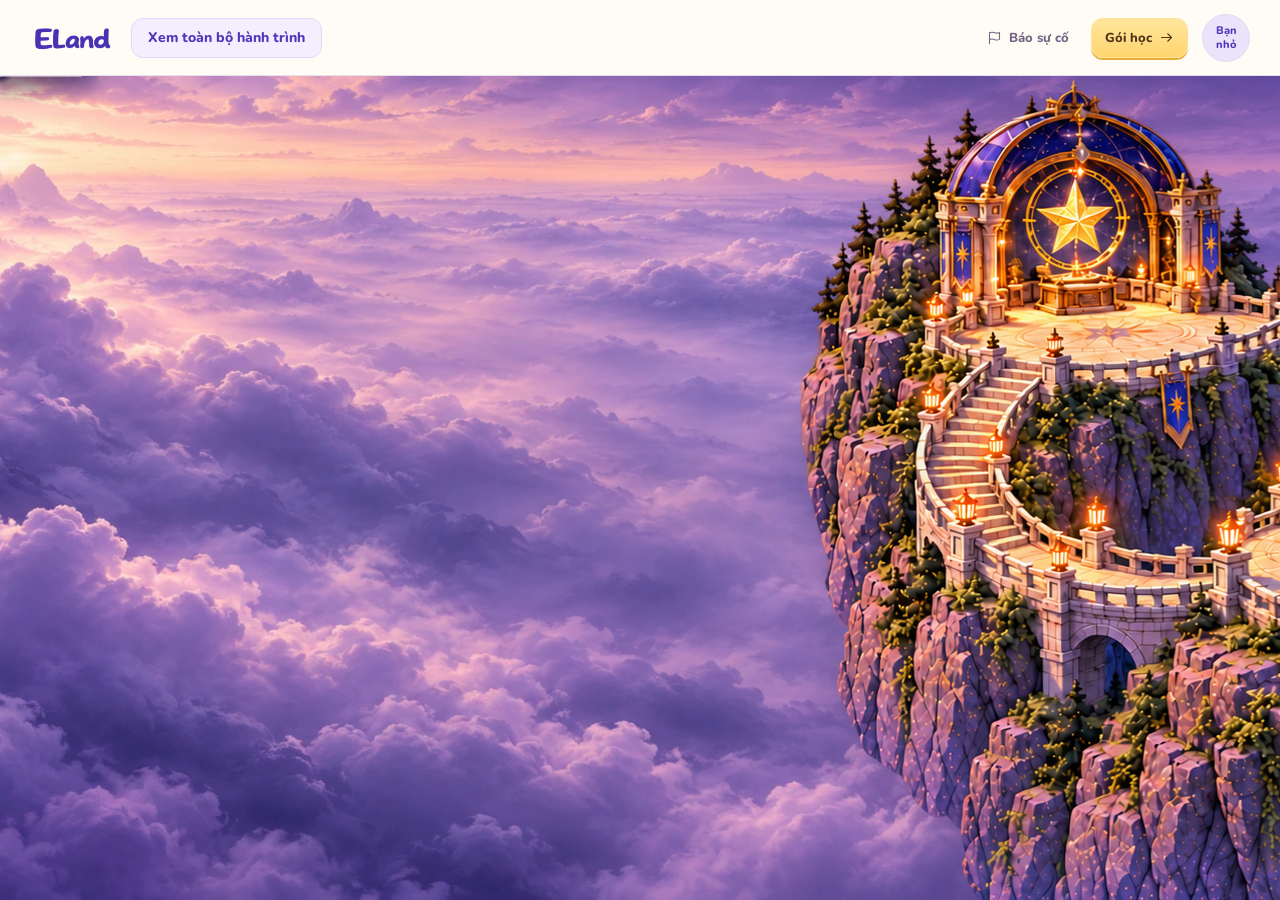
==== commit 3ce1d69f: "Align onboarding maps with ELand's live navigation" ====
--- a/maps/06d-map-noi-cau-20-unit.html
+++ b/maps/06d-map-noi-cau-20-unit.html
@@ -2,7 +2,7 @@
 <html lang="vi">
 <head>
 <meta charset="utf-8"><meta name="viewport" content="width=device-width,initial-scale=1,viewport-fit=cover">
-<meta http-equiv="Content-Security-Policy" content="default-src 'none'; img-src 'self' data:; font-src 'self' data:; style-src 'unsafe-inline'; script-src 'unsafe-inline'; connect-src 'none'; base-uri 'none'; form-action 'none'">
+<meta http-equiv="Content-Security-Policy" content="default-src 'none'; img-src 'self' data:; font-src 'self' data:; style-src 'self' 'unsafe-inline'; script-src 'self' 'unsafe-inline'; connect-src 'none'; base-uri 'none'; form-action 'none'">
 <title>Học viện Ánh Sao · Hành trình 20 Unit</title>
 <style>
 @font-face{font-family:Wonder;src:url('../assets/a5906e15ceb68f73d3b2c207.woff2')}@font-face{font-family:Wonder;src:url('../assets/2a755616268a9285541121f1.woff2');unicode-range:U+0102-0103,U+0110-0111,U+0128-0129,U+0168-0169,U+01A0-01A1,U+01AF-01B0,U+0300-0301,U+0303-0304,U+0308-0309,U+0323,U+0329,U+1EA0-1EF9,U+20AB}
@@ -129,8 +129,10 @@
 @media(prefers-reduced-motion:reduce){.journey-arrow,.journey #journey-explore{transition:none}}
 
 </style>
+<link rel="stylesheet" href="./map-header.css">
 </head>
-<body data-onboarding-url="../index.html">
+<body data-onboarding-url="../index.html">
+<script src="./map-actions.js"></script>
 <svg class="icons" aria-hidden="true" xmlns="http://www.w3.org/2000/svg"><defs>
 <symbol id="star" viewBox="0 0 24 24"><path d="m12 2 2.5 6.8 7.3.3-5.7 4.6 1.9 7.1-6-4-6 4 1.9-7.1L2.2 9.1l7.3-.3Z"/></symbol>
 <symbol id="target" viewBox="0 0 24 24"><circle cx="12" cy="12" r="7"/><circle cx="12" cy="12" r="2"/><path d="M12 1v4m0 14v4M1 12h4m14 0h4"/></symbol>
@@ -142,8 +144,9 @@
 <symbol id="check" viewBox="0 0 24 24"><path d="m5 12 4 4L19 6"/></symbol>
 <symbol id="lock" viewBox="0 0 24 24"><rect x="5" y="10" width="14" height="11" rx="3"/><path d="M8 10V7a4 4 0 0 1 8 0v3"/></symbol>
 <symbol id="chevron" viewBox="0 0 24 24"><path d="m9 5 7 7-7 7"/></symbol>
+<symbol id="map-report-flag" viewBox="0 0 24 24"><path d="M4 22V4m0 1c5-5 9 3 16-1v11c-7 4-11-4-16 1" stroke-linecap="round" stroke-linejoin="round"/></symbol>
 </defs></svg>
-<header class="topbar"><div class="banner-start"><div class="brand"><h1><img class="brand-logo" data-brand-logo="eland-logo" src="../assets/f38871835347383c43292fa0.png" alt="ELand" width="2164" height="727"></h1></div><button id="journey-open" class="journey-button" type="button">Xem toàn bộ hành trình</button></div><div id="account" class="account"><button id="account-open" class="account-trigger" type="button" aria-expanded="false" aria-controls="account-menu"><span id="learner-name">Bạn nhỏ</span></button><nav id="account-menu" class="account-menu" aria-label="Tài khoản" hidden><a id="account-profile" href="./10-tien-do.html?map=pre-a1">Hồ sơ</a><button id="account-logout" type="button">Đăng xuất</button></nav></div></header>
+<header class="topbar"><div class="banner-start"><div class="brand"><h1><img class="brand-logo" data-brand-logo="eland-logo" src="../assets/f38871835347383c43292fa0.png" alt="ELand" width="2164" height="727"></h1></div><button id="journey-open" class="journey-button" type="button">Xem toàn bộ hành trình</button></div><div class="map-header-actions"><button id="map-report-open" class="map-report-trigger" type="button"><svg aria-hidden="true"><use href="#map-report-flag"/></svg>Báo sự cố</button><button id="map-pricing-open" class="map-pricing-trigger" type="button">Gói học <svg aria-hidden="true"><use href="#arrow"/></svg></button><div id="account" class="account"><button id="account-open" class="account-trigger" type="button" aria-expanded="false" aria-controls="account-menu"><span id="learner-name">Bạn nhỏ</span></button><nav id="account-menu" class="account-menu" aria-label="Tài khoản" hidden><a id="account-profile" href="./10-tien-do.html?map=pre-a1">Hồ sơ</a><button id="account-logout" type="button">Đăng xuất</button></nav></div></div></header>
 <main id="stage" class="stage" tabindex="0" role="region" aria-label="Bản đồ 20 Unit, kéo để khám phá" aria-describedby="keyboard-help">
 <p class="sr-only" id="keyboard-help">Kéo để di chuyển. Dùng hai ngón tay để thu phóng. Phím mũi tên di chuyển, cộng trừ thu phóng, Home xem toàn cảnh, End về Unit đang học. Tab để chọn Unit; Escape đóng bảng.</p>
 <svg id="atmosphere" xmlns="http://www.w3.org/2000/svg" aria-hidden="true"></svg>
@@ -161,16 +164,6 @@
 <img class="junction-source" data-junction="16-17" src="../assets/8af1ed07967f77e16b5e0a68.webp" alt="" hidden>
 </div>
 <div id="pins" class="pins"></div><div id="overview-labels" class="overview-labels"></div>
-<div class="location ui"><span id="location-status" class="eyebrow">ĐANG KHÁM PHÁ</span><h2 id="location-name">Viện Hào Quang</h2><span id="location-count">Unit 1–4</span></div>
-<button id="story-open" class="quest ui" type="button"><svg><use href="#star"/></svg><span>Đánh thức Ngôi Sao Ngủ Quên</span></button>
-<div id="overview-hint" class="overview-hint ui" hidden><span class="eyebrow">MỘT HỌC VIỆN · NĂM MIỀN KHÁM PHÁ</span><h2>Hành trình của em</h2><p>Chọn một khu để đến gần hơn.</p></div>
-<button id="previous-zone" class="edge-nav prev ui" type="button" aria-label="Đến khu trước"><svg><use href="#chevron"/></svg></button>
-<button id="next-zone" class="edge-nav next ui" type="button" aria-label="Đến khu tiếp theo"><svg><use href="#chevron"/></svg></button>
-<aside id="unit-card" class="unit-card ui" aria-label="Unit đã chọn"><button id="card-close" class="card-close" type="button" aria-label="Thu gọn thẻ Unit"><svg><use href="#close"/></svg></button><span id="card-kicker" class="eyebrow"></span><h2 id="card-title"></h2><p id="card-copy"></p><div id="lesson-progress" class="lesson-progress" aria-label="Tiến độ bài học"></div><button id="card-action" class="primary" type="button"></button></aside>
-<button id="resume" type="button" class="resume ui" hidden><svg><use href="#target"/></svg><span>Về bài đang học</span></button>
-<nav id="zone-nav" class="zone-nav ui" aria-label="Các khu trong học viện"></nav>
-<nav class="dock ui" aria-label="Điều khiển bản đồ"><button id="zoom-out" type="button" aria-label="Thu nhỏ"><svg><use href="#minus"/></svg></button><output id="zoom-value">100%</output><button id="zoom-in" type="button" aria-label="Phóng to"><svg><use href="#plus"/></svg></button><i></i><button id="fit-map" type="button"><svg><use href="#fit"/></svg><span>Toàn cảnh</span></button><i></i><button id="locate-current" type="button" aria-label="Về Unit đang học"><svg><use href="#target"/></svg></button><i></i><button id="about-open" class="map-info" type="button" aria-label="Cách dùng bản đồ">i</button></nav>
-<span id="drag-hint" class="drag-hint">Kéo để khám phá <span>·</span> Cuộn để thu phóng</span>
 <div id="toast" class="toast ui" role="status" aria-live="polite" hidden></div>
 </main>
 <div id="overlay" class="overlay" hidden><div id="backdrop" class="backdrop"></div><section id="dialog" class="dialog" role="dialog" aria-modal="true" aria-labelledby="dialog-title" tabindex="-1"><button id="dialog-close" type="button" class="dialog-close" aria-label="Đóng"><svg><use href="#close"/></svg></button><span id="dialog-kicker" class="eyebrow"></span><h2 id="dialog-title"></h2><div id="dialog-body"></div></section></div>
@@ -370,7 +363,7 @@
   const model=createModel(),stage=$('#stage'),world=$('#world'),storageKey='wonderland-map-20-unit-demo-v2';
   let saved={};try{const value=JSON.parse(localStorage.getItem(storageKey)||'{}');if(value&&typeof value==='object')saved=value;}catch{}
   const state=createState(saved),rect=stage.getBoundingClientRect(),camera=makeCamera(rect.width,rect.height,model.bounds);
-  let zone=Math.floor((state.active-1)/4),overview=false,cardOpen=true,suppressUntil=0,toastTimer,restoreFocus=null;
+  let zone=Math.floor((state.active-1)/4),overview=false,suppressUntil=0,toastTimer,restoreFocus=null;
   const pointers=new Map();let gesture=null;
   const icon=id=>`<svg aria-hidden="true"><use href="#${id}"/></svg>`;
   const escape=s=>String(s).replace(/[&<>"']/g,c=>({'&':'&amp;','<':'&lt;','>':'&gt;','"':'&quot;',"'":'&#39;'}[c]));
@@ -381,7 +374,6 @@
   model.districts.forEach(d=>{
     const img=$(`[data-image="${d.id}"]`);img.style.left=d.x+'px';img.style.top=d.y+'px';img.style.transform=d.flip?'scaleX(-1)':'none';
     img.addEventListener('error',()=>toast('Không tải được một phần bản đồ. Hãy tải lại trang.'));
-    const tab=document.createElement('button');tab.type='button';tab.className='zone-tab';tab.dataset.zone=d.index;tab.setAttribute('aria-label',d.name+`, Unit ${d.first}–${d.last}`);tab.innerHTML=`<b>${d.index+1}</b><span>${escape(d.index===0?'Viện Hào Quang':d.name)}</span>`;$('#zone-nav').append(tab);
     const badge=document.createElement('button');badge.type='button';badge.className='zone-badge';badge.dataset.zone=d.index;badge.innerHTML=`<strong>${escape(d.index===0?'Viện Hào Quang':d.name)}</strong><span>Unit ${d.first}–${d.last}</span>`;$('#overview-labels').append(badge);
   });
   const background=$('#world-background'),bridges=$('#world-bridges');
@@ -394,56 +386,33 @@
   model.units.forEach(u=>{
     const pin=document.createElement('button');pin.type='button';pin.className='pin';pin.dataset.unit=u.id;$('#pins').append(pin);
   });
-  const pinNodes=$$('.pin'),badgeNodes=$$('.zone-badge'),tabNodes=$$('.zone-tab');
+  const pinNodes=$('.pin'),badgeNodes=$('.zone-badge');
   const learnedLessons=u=>state.status(u.id)==='done'?4:state.status(u.id)==='active'&&u.id===2&&state.completed===1?3:0;
   function updateContent(){
     for(const pin of pinNodes){
       const u=unit(pin.dataset.unit),status=state.status(u.id);pin.className=`pin ${status}${state.selected===u.id?' selected':''}`;
       const learned=learnedLessons(u);
-      pin.innerHTML=`<span class="pin-disc">${status==='done'?icon('check'):u.id}</span>${status==='locked'?'<span class="pin-lock">'+icon('lock')+'</span>':''}<span class="pin-copy"><span class="pin-name">${escape(u.title)}</span><span class="pin-progress">${learned}/4 bài</span></span>`;
+      pin.innerHTML=`<span class="pin-disc">${status==='done'?icon('star'):u.id}</span>${status==='locked'?'<span class="pin-lock">'+icon('lock')+'</span>':''}<span class="pin-copy"><span class="pin-name">${escape(u.title)}</span><span class="pin-progress">${learned}/4 bài</span></span>`;
       pin.setAttribute('title',u.title+' — '+learned+'/4 bài');
       pin.setAttribute('aria-label',`Unit ${u.id}: ${u.title}, ${learned}/4 bài, ${status==='done'?'đã hoàn thành':status==='active'?'đang học':'chưa mở'}`);
       if(status==='active')pin.setAttribute('aria-current','step');else pin.removeAttribute('aria-current');
     }
     model.districts.forEach(d=>$(`[data-image="${d.id}"]`).classList.toggle('future',d.first>state.active));
-    updateCard();render();
-  }
-  function updateCard(){
-    const u=unit(state.selected),d=model.districts[u.district],status=state.status(u.id),card=$('#unit-card');
-    card.classList.toggle('locked',status==='locked');
-    $('#card-kicker').textContent=`UNIT ${u.id} · ${u.id===1?'CỔNG ÁNH SAO':u.district===0?'VIỆN HÀO QUANG':d.name}`;
-    $('#card-title').textContent=u.title;
-    $('#card-copy').textContent=status==='locked'?`Hoàn thành Unit ${u.id-1} để mở địa điểm này.`:status==='done'?'Em đã khám phá địa điểm này. Cùng ôn lại nhé!':u.id===2&&state.completed===1?'3/4 bài đã hoàn thành':'Một khám phá mới đang chờ em.';
-    $('#lesson-progress').hidden=!(u.id===2&&state.completed===1);
-    $('#lesson-progress').innerHTML=Array.from({length:4},(_,i)=>`<i class="${i<3?'filled':''}"></i>`).join('');
-    $('#card-action').innerHTML=status==='locked'?`${icon('target')} Về bài đang học`:status==='done'?`Ôn lại ${icon('arrow')}`:`Học tiếp ${icon('arrow')}`;
-    card.hidden=!cardOpen||overview;
-    stage.classList.toggle('card-is-open',cardOpen&&!overview);
-    $('#resume').hidden=cardOpen||overview;
-  }
-  function setCard(open){cardOpen=open;updateCard();}
+    render();
+  }
   function inferZone(){const center=camera.toWorld(camera.width/2,camera.height/2);return model.districts.reduce((best,d)=>Math.hypot(center.x-d.x-836,center.y-d.y-470)<Math.hypot(center.x-best.x-836,center.y-best.y-470)?d:best,model.districts[0]).index;}
   function render(){
     atmosphere.setAttribute('viewBox',`0 0 ${camera.width} ${camera.height}`);
     window.WonderlandAtmosphere.update(skyNodes,camera,model.bounds);
     world.style.transform=`translate(${camera.x}px,${camera.y}px) scale(${camera.scale})`;
     if(!overview)zone=inferZone();
-    stage.classList.toggle('overview-mode',overview);$('#pins').hidden=overview;$('#overview-labels').hidden=!overview;$('#overview-hint').hidden=!overview;
-    const d=model.districts[zone];$('#location-name').textContent=d.index===0?'Viện Hào Quang':d.name;
-    $('#location-count').textContent=`Unit ${d.first}–${d.last}`;$('#location-status').textContent=d.first>state.active?'VÙNG ĐẤT PHÍA TRƯỚC':'ĐANG KHÁM PHÁ';
+    stage.classList.toggle('overview-mode',overview);$('#pins').hidden=overview;$('#overview-labels').hidden=!overview;
     for(const pin of pinNodes){const u=unit(pin.dataset.unit),x=u.x*camera.scale+camera.x,y=u.y*camera.scale+camera.y;pin.style.left=x+'px';pin.style.top=y+'px';pin.hidden=overview||x<-70||x>camera.width+70||y<0||y>camera.height+70;}
     for(const badge of badgeNodes){const z=model.districts[Number(badge.dataset.zone)];badge.style.left=(z.label[0]*camera.scale+camera.x)+'px';badge.style.top=(z.label[1]*camera.scale+camera.y)+'px';}
-    for(const tab of tabNodes){const isCurrent=Number(tab.dataset.zone)===zone&&!overview;tab.setAttribute('aria-current',String(isCurrent));}
-    $('#previous-zone').disabled=zone===0;$('#next-zone').disabled=zone===4;
-    $('#zoom-value').textContent=Math.round(camera.scale/normalScale()*100)+'%';
-    $('#zoom-out').disabled=camera.scale<=camera.min+.001;$('#zoom-in').disabled=camera.scale>=camera.max-.001;
-    $('#unit-card').hidden=!cardOpen||overview;$('#resume').hidden=cardOpen||overview;stage.classList.toggle('card-is-open',cardOpen&&!overview);
   }
   function focusUnit(id){
     const u=unit(id);overview=false;zone=u.district;
     camera.focus(u.x,u.y,Math.max(normalScale(),camera.width<650?.7:.8));
-    // Keep the selected destination in the open area above/beside the card.
-    if(camera.width>=650){camera.x-=camera.width*.10;camera.constrain();}else{camera.y-=camera.height*.14;camera.constrain();}
     render();
   }
   function goZone(index){
@@ -451,17 +420,23 @@
     state.selected=state.active>=d.first&&state.active<=d.last?state.active:d.first;
     camera.focus(d.x+836,d.y+470,normalScale());
     if(camera.width<650){const u=unit(state.selected);camera.focus(u.x,u.y,.7);camera.y-=camera.height*.13;camera.constrain();}
-    cardOpen=true;save();updateContent();
-  }
-  function selectUnit(id,focus=false){if(performance.now()<suppressUntil)return;state.selected=unit(id).id;overview=false;cardOpen=true;save();if(focus)focusUnit(state.selected);updateContent();}
-  function locate(){state.selected=state.active;cardOpen=true;focusUnit(state.active);save();updateContent();}
-  function fit(){overview=true;setCard(false);camera.fitWorld();render();}
-  function zoom(factor,x=camera.width/2,y=camera.height/2){camera.zoomAt(camera.scale*factor,x,y);overview=camera.scale<normalScale()*.48;setCard(false);render();}
-  $('#pins').addEventListener('click',e=>{const p=e.target.closest('[data-unit]');if(p){if(performance.now()<suppressUntil)return;p.focus();selectUnit(p.dataset.unit,true);showUnitLessons();}});
-  $('#zone-nav').addEventListener('click',e=>{const z=e.target.closest('[data-zone]');if(z)goZone(z.dataset.zone);});
+    save();updateContent();
+  }
+  function selectUnit(id,focus=false){if(performance.now()<suppressUntil)return;state.selected=unit(id).id;overview=false;save();if(focus)focusUnit(state.selected);updateContent();}
+  function locate(){state.selected=state.active;focusUnit(state.active);save();updateContent();}
+  function fit(){overview=true;camera.fitWorld();render();}
+  function zoom(factor,x=camera.width/2,y=camera.height/2){camera.zoomAt(camera.scale*factor,x,y);overview=camera.scale<normalScale()*.48;render();}
+  $('#pins').addEventListener('click',event=>{
+    const pin=event.target.closest('[data-unit]');
+    if(!pin||performance.now()<suppressUntil)return;
+    const selected=unit(pin.dataset.unit);
+    if(state.status(selected.id)==='locked'){
+      toast('Hoàn thành Unit '+(selected.id-1)+' để mở bài này.');
+      return;
+    }
+    pin.focus();selectUnit(selected.id,true);launchUnit(selected.id);
+  });
   $('#overview-labels').addEventListener('click',e=>{const z=e.target.closest('[data-zone]');if(z)goZone(z.dataset.zone);});
-  $('#next-zone').addEventListener('click',()=>goZone(zone+1));$('#previous-zone').addEventListener('click',()=>goZone(zone-1));
-  $('#zoom-in').addEventListener('click',()=>zoom(1.25));$('#zoom-out').addEventListener('click',()=>zoom(1/1.25));$('#fit-map').addEventListener('click',fit);$('#locate-current').addEventListener('click',locate);$('#resume').addEventListener('click',locate);$('#card-close').addEventListener('click',()=>setCard(false));
   // Account links stay independent from map progress and camera controls.
   const account=$('#account'),accountButton=$('#account-open'),accountMenu=$('#account-menu');
   const entryFlow=String(window.location?.search||'').match(/[?&]flow=(survey|signup)(?:&|$)/)?.[1]||'survey';
@@ -485,12 +460,11 @@
   $('#account-logout')?.addEventListener('click',()=>{closeAccount(true);if(window.dispatchEvent(new CustomEvent('wonderland:logout',{cancelable:true,detail:{prototype:true,flow:entryFlow}}))!==false)window.location.assign(document.body.dataset.onboardingUrl+'?flow='+entryFlow);});
   $('#journey-open').addEventListener('click',()=>window.WonderlandJourney.open({current:'pre-a1',flow:entryFlow,openDialog,closeDialog,fitCurrent:fit}));
   function openDialog(kind,title,kicker,body){
-    restoreFocus=document.activeElement;stage.setAttribute('inert','');$('.topbar').setAttribute('inert','');$('#overlay').classList.toggle('journey-overlay',kind==='journey');$('#dialog').className='dialog '+kind;$('#dialog-title').textContent=title;$('#dialog-kicker').textContent=kicker;$('#dialog-body').innerHTML=body;$('#overlay').hidden=false;$('#dialog-close').focus();
+    restoreFocus=document.activeElement;stage.setAttribute('inert','');$('.topbar').setAttribute('inert','');$('#overlay').classList.toggle('journey-overlay',kind==='journey');$('#dialog').className='dialog '+kind;$('#dialog-title').textContent=title;$('#dialog-kicker').textContent=kicker;$('#dialog-body').innerHTML=body;$('#overlay').hidden=false;const close=$('#dialog-close');close.setAttribute('aria-label',kind==='map-report'?'Đóng báo sự cố':'Đóng');close.focus();
   }
   function closeDialog(){if($('#overlay').hidden)return;$('#overlay').hidden=true;stage.removeAttribute('inert');$('.topbar').removeAttribute('inert');$('#overlay').classList.remove('journey-overlay');restoreFocus?.focus?.();}
-  $('#dialog-close').addEventListener('click',closeDialog);$('#backdrop').addEventListener('click',closeDialog);
-  $('#about-open').addEventListener('click',()=>openDialog('about','Cách dùng bản đồ','',`<p>Kéo để di chuyển trên bản đồ. Cuộn hoặc dùng các nút thu phóng để xem rõ hơn.</p><p>Chọn một Unit để xem các bài học. Bấm Toàn cảnh để xem toàn bộ hành trình.</p>`));
-  $('#story-open').addEventListener('click',()=>openDialog('story','Đánh thức Ngôi Sao Ngủ Quên','BÍ MẬT CỦA HỌC VIỆN',`<div class="story-emblem">${icon('star')}</div><p>Trên đỉnh học viện, một ngôi sao đã ngủ quên từ rất lâu.</p><p>Từ tia hào quang, trang sách, mầm cây đến những cỗ máy kỳ diệu — mỗi miền đất đang giữ một phần bí mật. Con đường dẫn em tới ngôi sao bắt đầu ở đây.</p><button type="button" class="primary" data-dialog-locate>Theo dấu ánh sáng ${icon('arrow')}</button>`));
+  $('#dialog-close').addEventListener('click',closeDialog);$('#backdrop').addEventListener('click',closeDialog);
+  window.ELandMapActions.bind(openDialog);
   function showUnitLessons(id=state.selected){
     const u=unit(id);if(state.status(u.id)==='locked')return;
     const names=['Word Explorer','Grammar Quest','Listening Lab','Speaking Studio'];
@@ -507,14 +481,13 @@
       if(proceed!==false)$('#unit-lesson-feedback').textContent=`Bài học này chưa khả dụng.`;
     });
   }
-  $('#card-action').addEventListener('click',()=>{
-    const payload=state.launch(state.selected);if(!payload){locate();return;}
-    window.dispatchEvent(new CustomEvent('wonderland:open-unit',{detail:payload}));
-    showUnitLessons();
-  });
+  function launchUnit(id){
+    const payload=state.launch(id);if(!payload)return;
+    window.dispatchEvent(new CustomEvent('wonderland:open-unit',{detail:payload}));
+    showUnitLessons(payload.unitId);
+  }
   $('#dialog-body').addEventListener('click',e=>{
     if(e.target.closest('[data-dialog-close]'))closeDialog();
-    if(e.target.closest('[data-dialog-locate]')){closeDialog();locate();}
   });
   const point=e=>{const r=stage.getBoundingClientRect();return {x:e.clientX-r.left,y:e.clientY-r.top};};
   const distance=(a,b)=>Math.max(1,Math.hypot(a.x-b.x,a.y-b.y));
@@ -529,7 +502,7 @@
     // Capturing on the stage during a pin tap would retarget its click to the stage.
     if(!e.target.closest('.pin')){try{stage.setPointerCapture(e.pointerId)}catch{}}
     rebase();
-    if(pointers.size>1){setCard(false);suppressUntil=performance.now()+300;}
+    if(pointers.size>1){suppressUntil=performance.now()+300;}
   });
   stage.addEventListener('pointermove',e=>{
     if(!pointers.has(e.pointerId)||!gesture)return;const p=point(e);pointers.set(e.pointerId,p);
@@ -539,7 +512,7 @@
       if(!gesture.moved&&Math.hypot(p.x-gesture.origin.x,p.y-gesture.origin.y)<5)return;
       camera.pan(p.x-gesture.last.x,p.y-gesture.last.y);gesture.last=p;gesture.moved=true;
     }
-    if(gesture.moved){try{stage.setPointerCapture(e.pointerId)}catch{};setCard(false);stage.classList.add('dragging');suppressUntil=performance.now()+250;$('#drag-hint').style.opacity='.45';}
+    if(gesture.moved){try{stage.setPointerCapture(e.pointerId)}catch{};stage.classList.add('dragging');suppressUntil=performance.now()+250;}
     render();
   });
   function endPointer(e){if(!pointers.has(e.pointerId))return;const moved=gesture?.moved;pointers.delete(e.pointerId);try{stage.releasePointerCapture(e.pointerId)}catch{};if(moved)suppressUntil=performance.now()+250;rebase();if(!pointers.size)stage.classList.remove('dragging');}
@@ -549,14 +522,14 @@
     if(!$('#overlay').hidden){
       if(e.key==='Escape'){e.preventDefault();closeDialog();return;}
       if(e.key==='Tab'){
-        const nodes=$$('#dialog button:not([disabled]),#dialog a[href],#dialog input,#dialog summary,#dialog [tabindex="0"]').filter(n=>{const details=n.closest('details');return !n.closest('[hidden]')&&(!details||details.hasAttribute('open')||n.tagName==='SUMMARY');}),first=nodes[0],last=nodes[nodes.length-1];
+        const nodes=$$('#dialog button:not([disabled]),#dialog a[href],#dialog input:not([disabled]),#dialog select:not([disabled]),#dialog textarea:not([disabled]),#dialog summary,#dialog [tabindex="0"]').filter(n=>{const details=n.closest('details');return !n.closest('[hidden]')&&(!details||details.hasAttribute('open')||n.tagName==='SUMMARY');}),first=nodes[0],last=nodes[nodes.length-1];
         if(e.shiftKey&&(document.activeElement===first||document.activeElement===$('#dialog'))){e.preventDefault();last?.focus();}else if(!e.shiftKey&&document.activeElement===last){e.preventDefault();first?.focus();}
       }return;
     }
     if(e.target.closest?.('input,textarea,select'))return;
     const keys=['+','=','-','_','Home','End','ArrowLeft','ArrowRight','ArrowUp','ArrowDown'];if(!keys.includes(e.key))return;
     if(e.key.startsWith('Arrow')&&e.target.closest?.('.ui'))return;
-    e.preventDefault();if(e.key==='Home')fit();else if(e.key==='End')locate();else if(e.key==='+'||e.key==='=')zoom(1.25);else if(e.key==='-'||e.key==='_')zoom(.8);else{camera.pan(e.key==='ArrowLeft'?100:e.key==='ArrowRight'?-100:0,e.key==='ArrowUp'?100:e.key==='ArrowDown'?-100:0);setCard(false);render();}
+    e.preventDefault();if(e.key==='Home')fit();else if(e.key==='End')locate();else if(e.key==='+'||e.key==='=')zoom(1.25);else if(e.key==='-'||e.key==='_')zoom(.8);else{camera.pan(e.key==='ArrowLeft'?100:e.key==='ArrowRight'?-100:0,e.key==='ArrowUp'?100:e.key==='ArrowDown'?-100:0);render();}
   });
   window.addEventListener('resize',()=>{const r=stage.getBoundingClientRect();camera.resize(r.width,r.height);if(overview)camera.fitWorld();render();});
   window.WonderlandMapDemo={getSnapshot:()=>({completed:state.completed,active:state.active,selected:state.selected,zone,overview,pointerCount:pointers.size,camera:{x:camera.x,y:camera.y,scale:camera.scale,min:camera.min,max:camera.max,width:camera.width,height:camera.height}})};
--- a/maps/map-header.css
+++ b/maps/map-header.css
@@ -0,0 +1,323 @@
+body {
+  display: grid;
+  grid-template-rows: auto minmax(0, 1fr);
+  height: 100vh;
+  height: 100dvh;
+}
+
+body .stage {
+  height: auto;
+  min-height: 0;
+}
+
+.topbar {
+  height: auto;
+  min-height: 76px;
+  padding: 8px 30px;
+}
+
+.topbar .banner-start {
+  gap: 17px;
+}
+
+.topbar .brand-logo {
+  width: 84px;
+}
+
+.topbar .journey-button {
+  min-height: 40px;
+  padding: 8px 16px;
+  border-color: #e1d8fa;
+  background: #f3efff;
+  color: #5038bc;
+}
+
+.map-header-actions {
+  display: flex;
+  align-items: center;
+  gap: 14px;
+}
+
+.map-header-actions .account-trigger {
+  width: 48px;
+  height: 48px;
+  min-height: 48px;
+  border-color: #e1d8fa;
+  background: #eae4fa;
+  font-size: 11px;
+}
+
+.map-header-actions > button {
+  display: inline-flex;
+  align-items: center;
+  justify-content: center;
+  gap: 7px;
+  white-space: nowrap;
+  border-radius: 12px;
+  font: 800 13px Nunito, "Segoe UI", sans-serif;
+}
+
+.map-header-actions > button svg {
+  width: 15px;
+  height: 15px;
+  fill: none;
+  stroke: currentColor;
+  stroke-width: 1.7;
+}
+
+.map-report-trigger {
+  min-height: 44px;
+  padding: 0 8px;
+  border: 0;
+  background: transparent;
+  color: #746886;
+}
+
+.map-report-trigger:hover {
+  background: #f3efff;
+}
+
+.map-pricing-trigger {
+  min-height: 40px;
+  padding: 0 13px;
+  border: 1px solid #ffe196;
+  background: linear-gradient(#ffe69d, #ffd56e);
+  box-shadow: 0 2px 0 #e7ae35;
+  color: #4f3519;
+}
+
+.map-pricing-trigger:hover {
+  background: #ffce5e;
+}
+
+.stage .pin-name {
+  font-size: 15px;
+}
+
+.stage .pin-copy {
+  max-width: 200px;
+}
+
+.stage .pin.done .pin-disc svg {
+  fill: currentColor;
+  stroke: none;
+}
+
+.dialog.map-report {
+  width: min(400px, 100%);
+  padding: 23px;
+  background: #fff;
+}
+
+.dialog.map-report h2,
+.dialog.map-pricing h2 {
+  margin: 0 32px 18px 0;
+  font-size: 23px;
+}
+
+.dialog.map-report #dialog-kicker,
+.dialog.map-pricing #dialog-kicker {
+  display: none;
+}
+
+.map-report-form {
+  display: grid;
+  gap: 13px;
+}
+
+.map-report-form label {
+  display: block;
+  color: #38265e;
+  font-size: 13px;
+  font-weight: 800;
+}
+
+.map-report-form .map-report-optional {
+  color: #756988;
+  font-size: 12px;
+  font-weight: 600;
+}
+
+.map-report-form select,
+.map-report-form textarea {
+  width: 100%;
+  margin-top: 5px;
+  padding: 10px 11px;
+  border: 1px solid #ddd4ee;
+  border-radius: 9px;
+  background: #fff;
+  color: #30214f;
+  font: 600 16px Nunito, "Segoe UI", sans-serif;
+}
+
+.map-report-form textarea {
+  min-height: 78px;
+  resize: vertical;
+}
+
+.map-report-counter {
+  display: block;
+  margin-top: 1px;
+  text-align: right;
+  color: #756988;
+  font-size: 12px;
+}
+
+.map-report-attachment {
+  display: flex;
+  align-items: center;
+  gap: 8px;
+}
+
+.map-report-form .map-report-upload,
+.map-report-remove {
+  position: relative;
+  min-height: 44px;
+  padding: 10px;
+  border: 1px solid #ddd4ee;
+  border-radius: 9px;
+  background: #f7f2ff;
+  color: #5038bc;
+  cursor: pointer;
+}
+
+.map-report-upload input {
+  position: absolute;
+  width: 1px;
+  height: 1px;
+  opacity: 0;
+}
+
+.map-report-upload:focus-within {
+  outline: 3px solid #5038bc;
+  outline-offset: 2px;
+}
+
+.map-report-file {
+  min-width: 0;
+  color: #625573;
+  font-size: 12px;
+  overflow-wrap: anywhere;
+}
+
+.map-report-remove {
+  flex-shrink: 0;
+}
+
+.map-report-form .primary {
+  min-height: 44px;
+  background: #5038bc;
+  color: #fff;
+}
+
+.map-report-form .primary:disabled {
+  background: #e7e2ef;
+  color: #716681;
+  cursor: default;
+}
+
+.map-report-form .map-report-status {
+  margin: 0;
+  color: #625573;
+  line-height: 1.5;
+}
+
+.map-report-status:empty {
+  display: none;
+}
+
+.dialog.map-pricing {
+  width: min(660px, 100%);
+  background: #fff;
+}
+
+.map-pricing-plans {
+  display: grid;
+  grid-template-columns: repeat(3, minmax(0, 1fr));
+  gap: 10px;
+  margin: 14px 0;
+  padding: 0;
+  list-style: none;
+}
+
+.map-pricing-plans li {
+  display: grid;
+  align-content: start;
+  gap: 4px;
+  padding: 12px;
+  border: 1px solid #e1d8fa;
+  border-radius: 11px;
+  background: #faf7ff;
+  color: #30214f;
+  font-size: 13px;
+}
+
+.map-pricing-plans strong {
+  color: #5038bc;
+  font-size: 16px;
+}
+
+.map-pricing-plans s {
+  color: #756988;
+}
+
+.map-pricing-link {
+  display: inline-flex;
+  align-items: center;
+  min-height: 44px;
+  color: #5038bc;
+  font-weight: 800;
+}
+
+@media (max-width: 650px) {
+  .topbar {
+    padding: 6px 12px;
+  }
+
+  .topbar .brand-logo {
+    width: 70px;
+  }
+
+  .topbar .banner-start,
+  .map-header-actions {
+    gap: 7px;
+  }
+
+  .topbar .journey-button {
+    max-width: none;
+    min-height: 44px;
+    padding: 6px 9px;
+  }
+
+  .map-header-actions > button {
+    min-height: 44px;
+    padding-inline: 8px;
+  }
+
+  .map-header-actions .account-trigger {
+    width: 44px;
+    height: 44px;
+    min-height: 44px;
+  }
+
+  .stage .pin-name {
+    font-size: 12px;
+  }
+}
+
+@media (max-width: 525px) {
+  .topbar {
+    flex-wrap: wrap;
+    gap: 4px 6px;
+  }
+
+  .map-header-actions {
+    margin-left: auto;
+  }
+}
+
+@media (max-width: 460px) {
+  .map-pricing-plans {
+    grid-template-columns: minmax(0, 1fr);
+  }
+}
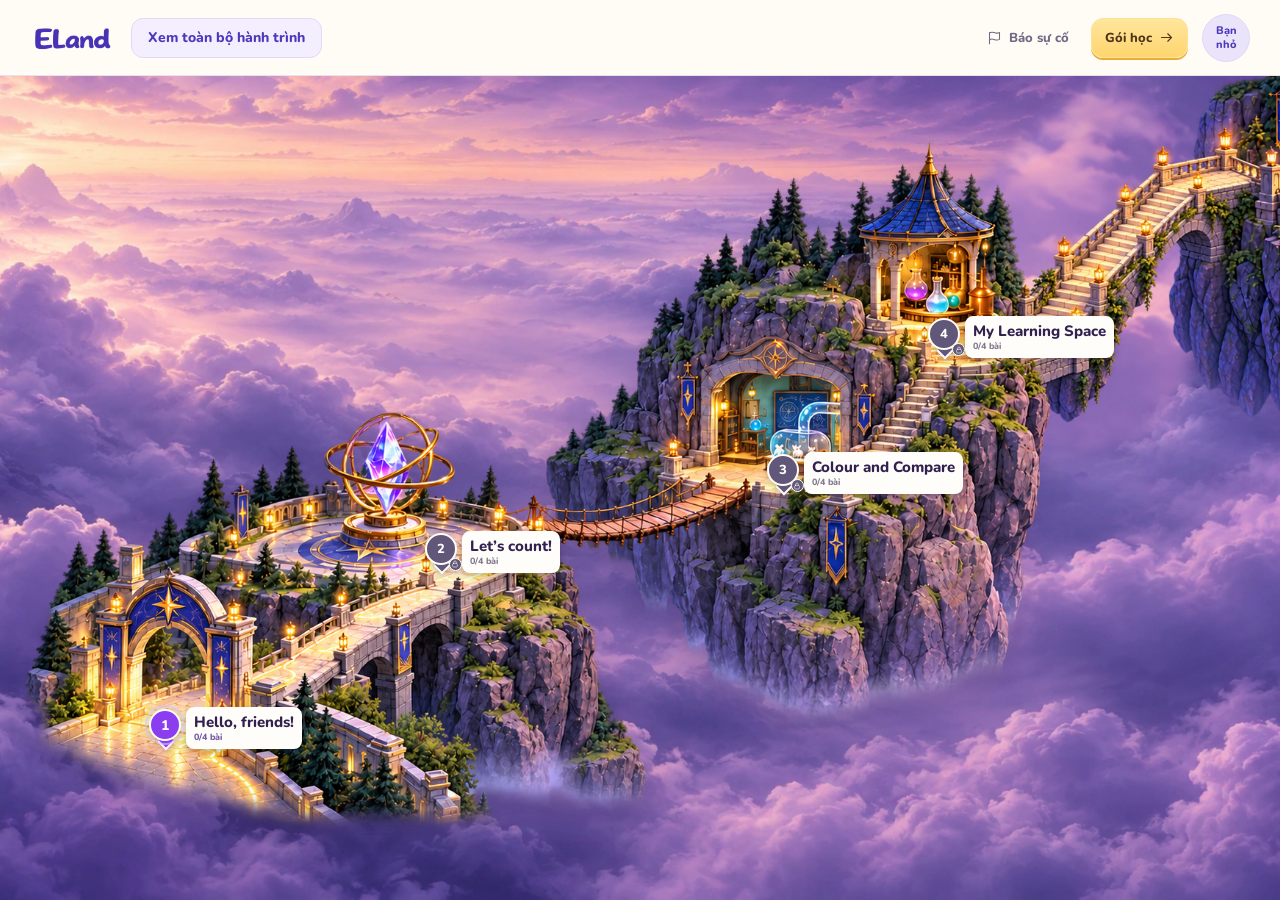
==== commit 6d3868e4: "Fix learning map pin initialization" ====
--- a/maps/06d-map-noi-cau-20-unit.html
+++ b/maps/06d-map-noi-cau-20-unit.html
@@ -386,7 +386,7 @@
   model.units.forEach(u=>{
     const pin=document.createElement('button');pin.type='button';pin.className='pin';pin.dataset.unit=u.id;$('#pins').append(pin);
   });
-  const pinNodes=$('.pin'),badgeNodes=$('.zone-badge');
+  const pinNodes=$$('.pin'),badgeNodes=$$('.zone-badge');
   const learnedLessons=u=>state.status(u.id)==='done'?4:state.status(u.id)==='active'&&u.id===2&&state.completed===1?3:0;
   function updateContent(){
     for(const pin of pinNodes){
